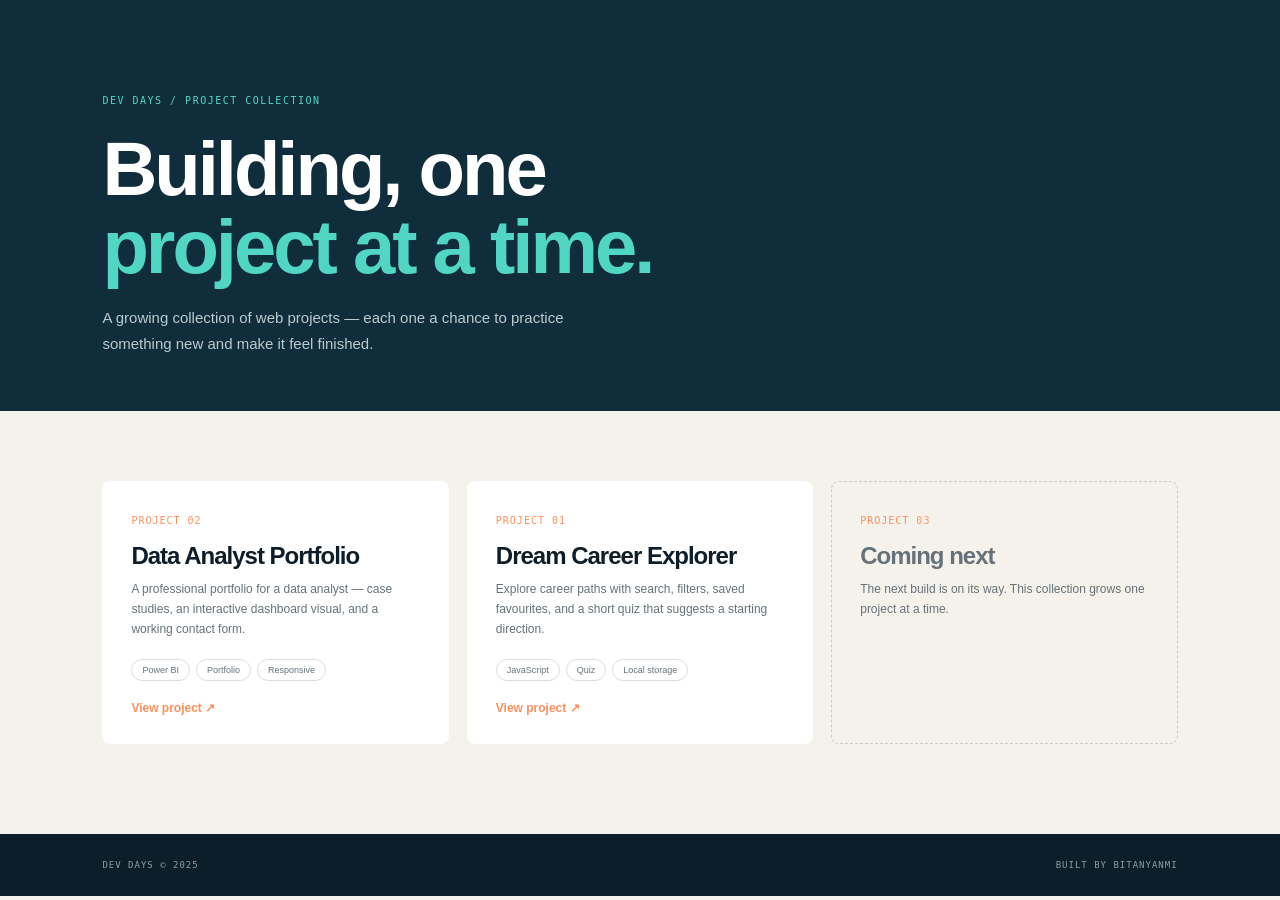
==== index.html @ da3a69cb "Add Dev Days project collection with security hardening Projects: - 01 Dream Career Explorer: search" ====
<!DOCTYPE html>
<html lang="en">
<head>
  <meta charset="UTF-8" />
  <meta http-equiv="Content-Security-Policy" content="default-src 'self'; base-uri 'none'; object-src 'none'; script-src 'none'; style-src 'self' 'unsafe-inline' https://fonts.googleapis.com; font-src https://fonts.gstatic.com; img-src 'self' data:; form-action 'none'" />
  <meta name="referrer" content="strict-origin-when-cross-origin" />
  <meta name="viewport" content="width=device-width, initial-scale=1.0" />
  <meta name="description" content="Dev Days — a growing collection of web projects built by Bitanyanmi." />
  <title>Dev Days — Project Collection</title>
  <link rel="icon" href="data:image/svg+xml,%3Csvg xmlns='http://www.w3.org/2000/svg' viewBox='0 0 64 64'%3E%3Crect width='64' height='64' rx='14' fill='%230d1d2a'/%3E%3Ctext x='32' y='45' font-size='36' font-family='monospace' text-anchor='middle' fill='%2352d6c4'%3ED%3C/text%3E%3C/svg%3E" />
  <link rel="preconnect" href="https://fonts.googleapis.com" />
  <link rel="preconnect" href="https://fonts.gstatic.com" crossorigin />
  <link href="https://fonts.googleapis.com/css2?family=DM+Mono:wght@400;500&family=Manrope:wght@400;500;600;700;800&display=swap" rel="stylesheet" />
  <style>
    :root{--ink:#0d1d2a;--navy:#102d3b;--teal:#52d6c4;--cream:#f5f2ec;--orange:#ff8f5c;--muted:#65727a;--line:#d9dfdc}
    *{box-sizing:border-box}
    body{margin:0;background:var(--cream);color:var(--ink);font-family:Manrope,sans-serif}
    .mono{font-family:"DM Mono",monospace;letter-spacing:1px}
    header{padding:90px 8vw 55px;background:var(--navy);color:#fff}
    .kicker{font-size:10px;letter-spacing:1.5px;color:var(--teal)}
    h1{font-size:clamp(42px,6vw,76px);line-height:1.02;letter-spacing:-3px;margin:22px 0 20px}
    h1 span{color:var(--teal)}
    header p{max-width:470px;color:#bccbd0;line-height:1.7;font-size:15px;margin:0}
    main{padding:70px 8vw 90px}
    .grid{display:grid;grid-template-columns:repeat(auto-fit,minmax(290px,1fr));gap:18px}
    .card{display:block;background:#fff;border-radius:8px;padding:28px;text-decoration:none;color:var(--ink);border:1px solid transparent;transition:.22s}
    .card:hover{transform:translateY(-4px);border-color:#bfd6d0;box-shadow:0 18px 36px #0d1d2a12}
    .num{font-size:10px;color:var(--orange);letter-spacing:1px}
    .card h2{font-size:24px;letter-spacing:-1px;margin:14px 0 10px}
    .card p{color:var(--muted);font-size:12px;line-height:1.65;margin:0 0 20px}
    .tags{display:flex;gap:6px;flex-wrap:wrap}
    .tag{border:1px solid var(--line);border-radius:20px;padding:5px 10px;font-size:9px;color:var(--muted)}
    .go{display:block;margin-top:20px;color:var(--orange);font-size:12px;font-weight:800}
    .soon{background:transparent;border:1px dashed #c3cdc9;box-shadow:none}
    .soon:hover{transform:none;border-color:#c3cdc9;box-shadow:none}
    .soon h2,.soon p{color:var(--muted)}
    footer{padding:26px 8vw;background:var(--ink);color:#8ba1a6;font-size:9px;display:flex;justify-content:space-between;gap:14px;flex-wrap:wrap}
    @media(max-width:620px){header{padding:64px 7vw 44px}main{padding:52px 7vw 70px}footer{padding:24px 7vw}}
  </style>
</head>
<body>
  <header>
    <span class="kicker mono">DEV DAYS / PROJECT COLLECTION</span>
    <h1>Building, one<br /><span>project at a time.</span></h1>
    <p>A growing collection of web projects — each one a chance to practice something new and make it feel finished.</p>
  </header>
  <main>
    <div class="grid">
      <a class="card" href="projects/02-data-analyst-portfolio/">
        <span class="num mono">PROJECT 02</span>
        <h2>Data Analyst Portfolio</h2>
        <p>A professional portfolio for a data analyst — case studies, an interactive dashboard visual, and a working contact form.</p>
        <div class="tags"><span class="tag">Power BI</span><span class="tag">Portfolio</span><span class="tag">Responsive</span></div>
        <span class="go">View project ↗</span>
      </a>
      <a class="card" href="projects/01-dream-career-explorer/">
        <span class="num mono">PROJECT 01</span>
        <h2>Dream Career Explorer</h2>
        <p>Explore career paths with search, filters, saved favourites, and a short quiz that suggests a starting direction.</p>
        <div class="tags"><span class="tag">JavaScript</span><span class="tag">Quiz</span><span class="tag">Local storage</span></div>
        <span class="go">View project ↗</span>
      </a>
      <div class="card soon">
        <span class="num mono">PROJECT 03</span>
        <h2>Coming next</h2>
        <p>The next build is on its way. This collection grows one project at a time.</p>
      </div>
    </div>
  </main>
  <footer><span class="mono">DEV DAYS © 2025</span><span class="mono">BUILT BY BITANYANMI</span></footer>
</body>
</html>
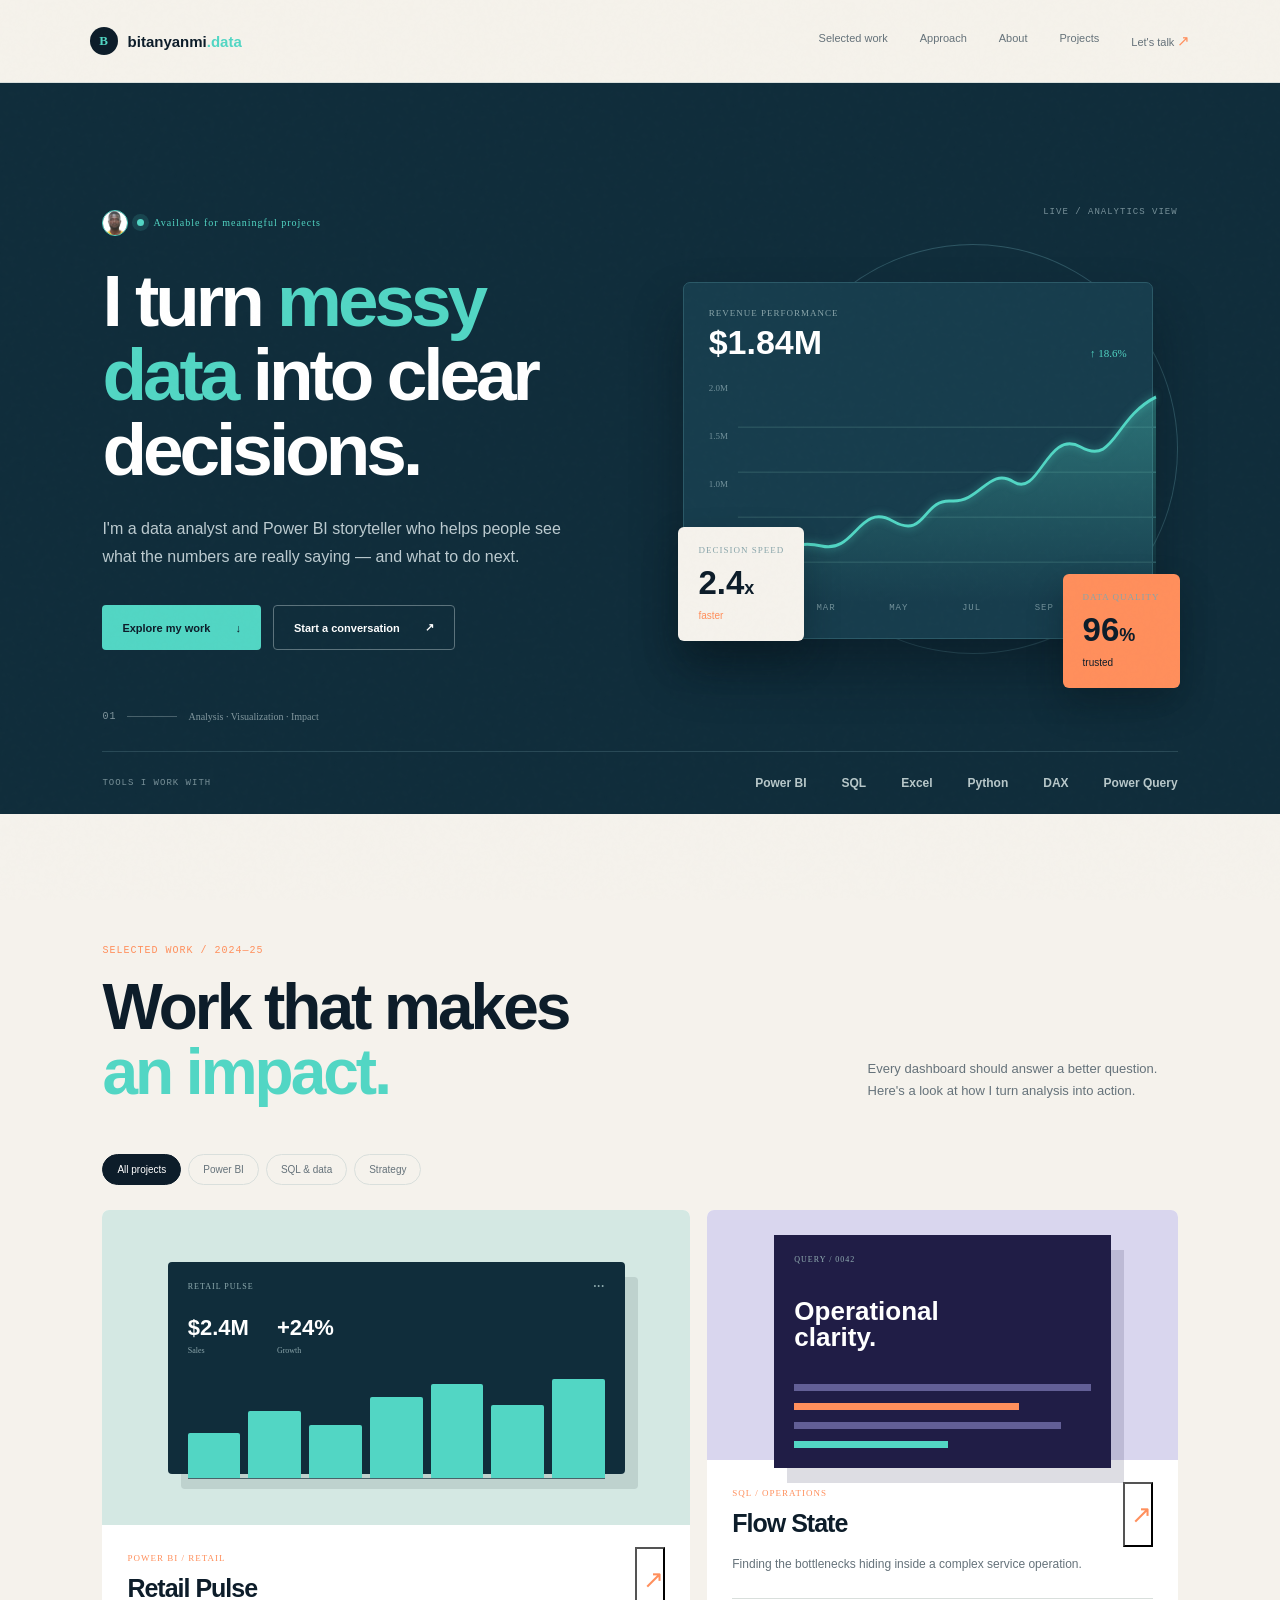
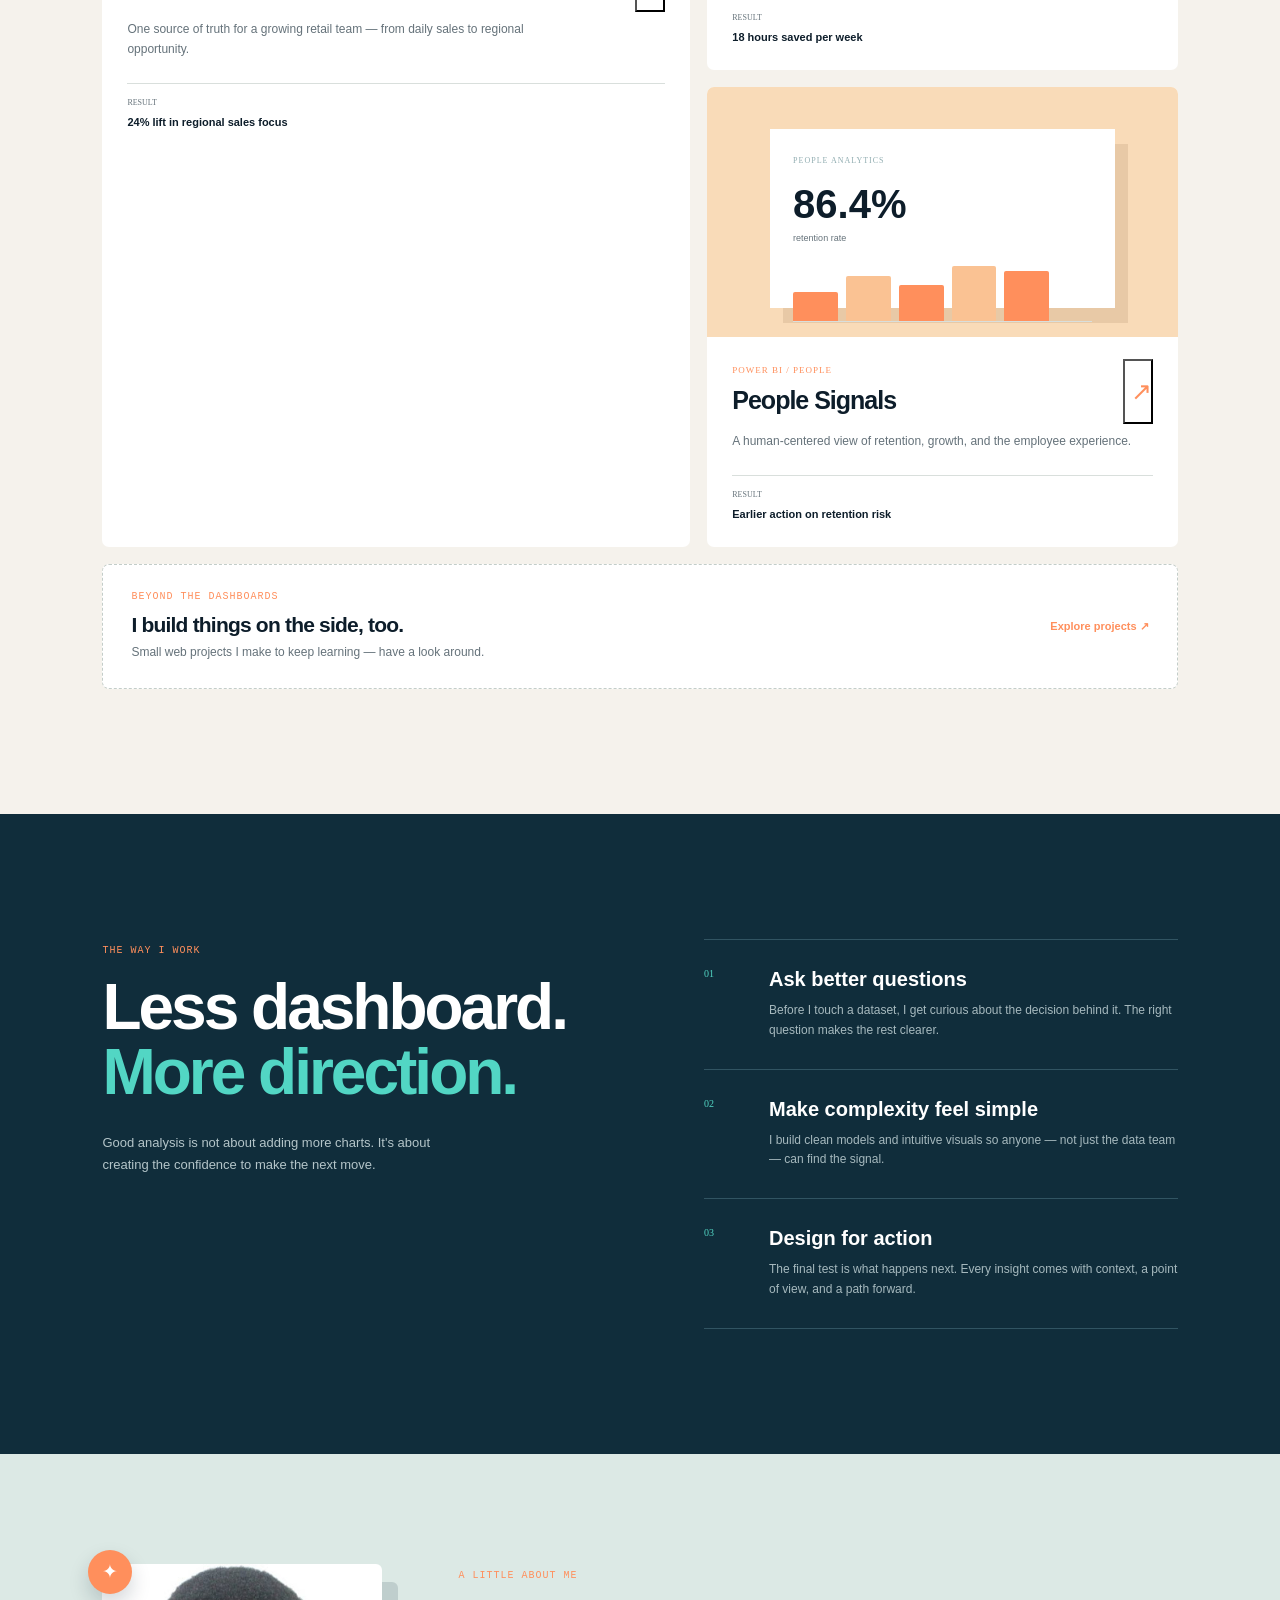
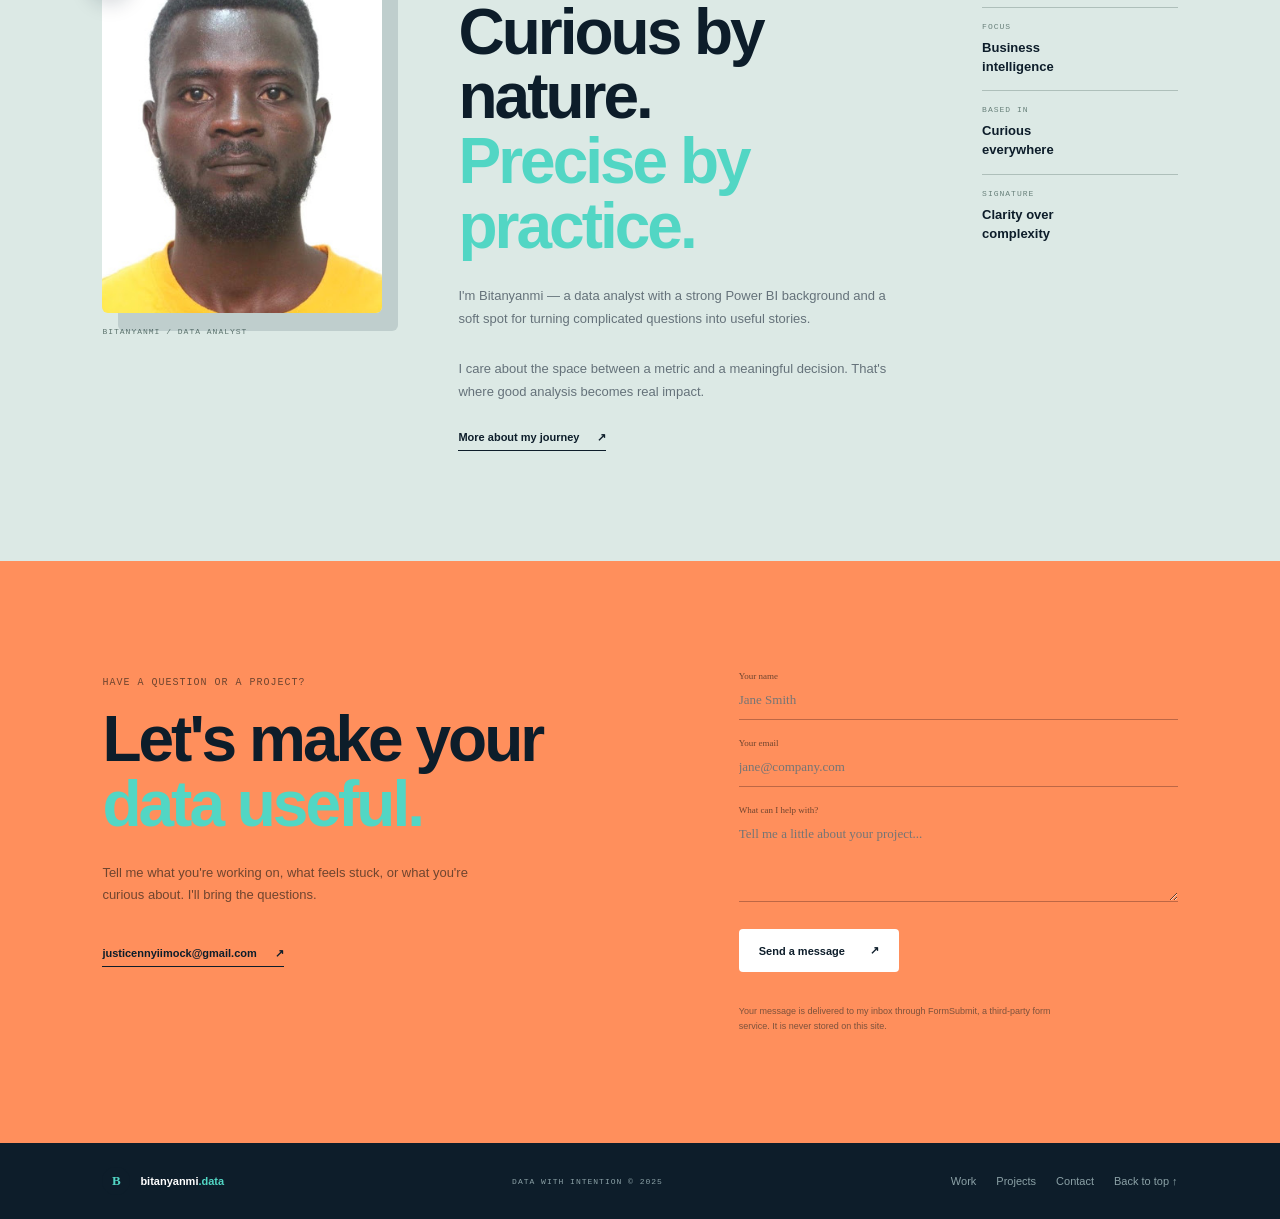
==== commit b272f981: "Make the portfolio the landing page - Portfolio now served at the site root (index.html/style.css/ap" ====
--- a/index.html
+++ b/index.html
@@ -2,71 +2,75 @@
 <html lang="en">
 <head>
   <meta charset="UTF-8" />
-  <meta http-equiv="Content-Security-Policy" content="default-src 'self'; base-uri 'none'; object-src 'none'; script-src 'none'; style-src 'self' 'unsafe-inline' https://fonts.googleapis.com; font-src https://fonts.gstatic.com; img-src 'self' data:; form-action 'none'" />
+  <meta http-equiv="Content-Security-Policy" content="default-src 'self'; base-uri 'none'; object-src 'none'; script-src 'self'; style-src 'self' 'unsafe-inline' https://fonts.googleapis.com; font-src https://fonts.gstatic.com; img-src 'self' data:; connect-src https://formsubmit.co; form-action https://formsubmit.co" />
   <meta name="referrer" content="strict-origin-when-cross-origin" />
   <meta name="viewport" content="width=device-width, initial-scale=1.0" />
-  <meta name="description" content="Dev Days — a growing collection of web projects built by Bitanyanmi." />
-  <title>Dev Days — Project Collection</title>
-  <link rel="icon" href="data:image/svg+xml,%3Csvg xmlns='http://www.w3.org/2000/svg' viewBox='0 0 64 64'%3E%3Crect width='64' height='64' rx='14' fill='%230d1d2a'/%3E%3Ctext x='32' y='45' font-size='36' font-family='monospace' text-anchor='middle' fill='%2352d6c4'%3ED%3C/text%3E%3C/svg%3E" />
+  <meta name="description" content="Bitanyanmi — data analyst and Power BI storyteller helping teams turn data into confident decisions." />
+  <title>Bitanyanmi | Data Analyst & Power BI Storyteller</title>
+  <link rel="icon" href="shared/assets/Passport.jpg" />
   <link rel="preconnect" href="https://fonts.googleapis.com" />
   <link rel="preconnect" href="https://fonts.gstatic.com" crossorigin />
   <link href="https://fonts.googleapis.com/css2?family=DM+Mono:wght@400;500&family=Manrope:wght@400;500;600;700;800&display=swap" rel="stylesheet" />
-  <style>
-    :root{--ink:#0d1d2a;--navy:#102d3b;--teal:#52d6c4;--cream:#f5f2ec;--orange:#ff8f5c;--muted:#65727a;--line:#d9dfdc}
-    *{box-sizing:border-box}
-    body{margin:0;background:var(--cream);color:var(--ink);font-family:Manrope,sans-serif}
-    .mono{font-family:"DM Mono",monospace;letter-spacing:1px}
-    header{padding:90px 8vw 55px;background:var(--navy);color:#fff}
-    .kicker{font-size:10px;letter-spacing:1.5px;color:var(--teal)}
-    h1{font-size:clamp(42px,6vw,76px);line-height:1.02;letter-spacing:-3px;margin:22px 0 20px}
-    h1 span{color:var(--teal)}
-    header p{max-width:470px;color:#bccbd0;line-height:1.7;font-size:15px;margin:0}
-    main{padding:70px 8vw 90px}
-    .grid{display:grid;grid-template-columns:repeat(auto-fit,minmax(290px,1fr));gap:18px}
-    .card{display:block;background:#fff;border-radius:8px;padding:28px;text-decoration:none;color:var(--ink);border:1px solid transparent;transition:.22s}
-    .card:hover{transform:translateY(-4px);border-color:#bfd6d0;box-shadow:0 18px 36px #0d1d2a12}
-    .num{font-size:10px;color:var(--orange);letter-spacing:1px}
-    .card h2{font-size:24px;letter-spacing:-1px;margin:14px 0 10px}
-    .card p{color:var(--muted);font-size:12px;line-height:1.65;margin:0 0 20px}
-    .tags{display:flex;gap:6px;flex-wrap:wrap}
-    .tag{border:1px solid var(--line);border-radius:20px;padding:5px 10px;font-size:9px;color:var(--muted)}
-    .go{display:block;margin-top:20px;color:var(--orange);font-size:12px;font-weight:800}
-    .soon{background:transparent;border:1px dashed #c3cdc9;box-shadow:none}
-    .soon:hover{transform:none;border-color:#c3cdc9;box-shadow:none}
-    .soon h2,.soon p{color:var(--muted)}
-    footer{padding:26px 8vw;background:var(--ink);color:#8ba1a6;font-size:9px;display:flex;justify-content:space-between;gap:14px;flex-wrap:wrap}
-    @media(max-width:620px){header{padding:64px 7vw 44px}main{padding:52px 7vw 70px}footer{padding:24px 7vw}}
-  </style>
+  <link rel="stylesheet" href="style.css" />
 </head>
 <body>
-  <header>
-    <span class="kicker mono">DEV DAYS / PROJECT COLLECTION</span>
-    <h1>Building, one<br /><span>project at a time.</span></h1>
-    <p>A growing collection of web projects — each one a chance to practice something new and make it feel finished.</p>
+  <div class="noise"></div>
+  <header class="site-header">
+    <a class="logo" href="#top" aria-label="Go home"><span class="logo-mark">B</span><span>bitanyanmi<span class="accent">.data</span></span></a>
+    <nav class="desktop-nav" aria-label="Main navigation">
+      <a href="#work">Selected work</a><a href="#approach">Approach</a><a href="#about">About</a><a href="projects.html">Projects</a><a href="#contact">Let's talk <span>↗</span></a>
+    </nav>
+    <button class="menu-toggle" aria-label="Toggle menu">☰</button>
   </header>
-  <main>
-    <div class="grid">
-      <a class="card" href="projects/02-data-analyst-portfolio/">
-        <span class="num mono">PROJECT 02</span>
-        <h2>Data Analyst Portfolio</h2>
-        <p>A professional portfolio for a data analyst — case studies, an interactive dashboard visual, and a working contact form.</p>
-        <div class="tags"><span class="tag">Power BI</span><span class="tag">Portfolio</span><span class="tag">Responsive</span></div>
-        <span class="go">View project ↗</span>
-      </a>
-      <a class="card" href="projects/01-dream-career-explorer/">
-        <span class="num mono">PROJECT 01</span>
-        <h2>Dream Career Explorer</h2>
-        <p>Explore career paths with search, filters, saved favourites, and a short quiz that suggests a starting direction.</p>
-        <div class="tags"><span class="tag">JavaScript</span><span class="tag">Quiz</span><span class="tag">Local storage</span></div>
-        <span class="go">View project ↗</span>
-      </a>
-      <div class="card soon">
-        <span class="num mono">PROJECT 03</span>
-        <h2>Coming next</h2>
-        <p>The next build is on its way. This collection grows one project at a time.</p>
+
+  <main id="top">
+    <section class="hero">
+      <div class="hero-grid">
+        <div class="hero-copy">
+          <div class="status"><img class="status-avatar" src="shared/assets/Passport.jpg" alt="Bitanyanmi" /><span></span> Available for meaningful projects</div>
+          <h1>I turn <span class="highlight">messy data</span> into clear decisions.</h1>
+          <p class="hero-lead">I'm a data analyst and Power BI storyteller who helps people see what the numbers are really saying — and what to do next.</p>
+          <div class="hero-actions"><a class="button button-primary" href="#work">Explore my work <span>↓</span></a><a class="button button-ghost" href="#contact">Start a conversation <span>↗</span></a></div>
+          <div class="hero-note"><span class="mono">01</span><span class="line"></span><span>Analysis · Visualization · Impact</span></div>
+        </div>
+        <div class="hero-visual">
+          <div class="visual-label mono">LIVE / ANALYTICS VIEW</div>
+          <div class="chart-card">
+            <div class="chart-head"><div><small>REVENUE PERFORMANCE</small><strong>$1.84M</strong></div><span class="positive">↑ 18.6%</span></div>
+            <div class="chart-area"><div class="y-labels"><span>2.0M</span><span>1.5M</span><span>1.0M</span><span>0.5M</span><span>0</span></div><svg viewBox="0 0 500 220" preserveAspectRatio="none" aria-label="Revenue trend chart"><defs><linearGradient id="fill" x1="0" x2="0" y1="0" y2="1"><stop offset="0" stop-color="#52d6c4" stop-opacity=".35"/><stop offset="1" stop-color="#52d6c4" stop-opacity="0"/></linearGradient></defs><path class="area" d="M0,190 C45,175 60,155 100,163 S145,119 185,138 S220,116 255,118 S300,83 330,99 S370,45 410,64 S450,35 500,14 V220 H0Z"/><path class="line-chart" d="M0,190 C45,175 60,155 100,163 S145,119 185,138 S220,116 255,118 S300,83 330,99 S370,45 410,64 S450,35 500,14"/></svg></div>
+            <div class="chart-months mono"><span>JAN</span><span>MAR</span><span>MAY</span><span>JUL</span><span>SEP</span><span>NOV</span></div>
+          </div>
+          <div class="metric-card metric-one"><small>DECISION SPEED</small><strong>2.4<span>x</span></strong><em>faster</em></div>
+          <div class="metric-card metric-two"><small>DATA QUALITY</small><strong>96<span>%</span></strong><em class="teal">trusted</em></div>
+          <div class="visual-orbit"></div>
+        </div>
       </div>
-    </div>
+      <div class="client-strip"><span class="mono">TOOLS I WORK WITH</span><strong>Power BI</strong><strong>SQL</strong><strong>Excel</strong><strong>Python</strong><strong>DAX</strong><strong>Power Query</strong></div>
+    </section>
+
+    <section class="section work-section" id="work">
+      <div class="section-top"><div><span class="eyebrow mono">SELECTED WORK / 2024—25</span><h2>Work that makes<br /><span>an impact.</span></h2></div><p>Every dashboard should answer a better question. Here's a look at how I turn analysis into action.</p></div>
+      <div class="work-filters"><button class="filter active" data-filter="all">All projects</button><button class="filter" data-filter="power-bi">Power BI</button><button class="filter" data-filter="sql">SQL & data</button><button class="filter" data-filter="strategy">Strategy</button></div>
+      <div class="project-grid">
+        <article class="project-card featured" data-category="power-bi strategy" data-project="retail"><div class="project-image retail"><div class="mini-dashboard"><div class="mini-title">RETAIL PULSE <span>•••</span></div><div class="mini-kpis"><b>$2.4M<small>Sales</small></b><b>+24%<small>Growth</small></b></div><div class="mini-bars"><i style="height:45%"></i><i style="height:67%"></i><i style="height:53%"></i><i style="height:82%"></i><i style="height:95%"></i><i style="height:74%"></i><i style="height:100%"></i></div></div></div><div class="project-info"><div><span class="project-type">POWER BI / RETAIL</span><h3>Retail Pulse</h3></div><button class="view-project" aria-label="View Retail Pulse project">↗</button><p>One source of truth for a growing retail team — from daily sales to regional opportunity.</p><div class="project-result"><span>RESULT</span><strong>24% lift in regional sales focus</strong></div></div></article>
+        <article class="project-card" data-category="sql strategy" data-project="operations"><div class="project-image operations"><div class="ops-lines"><span>QUERY / 0042</span><b>Operational<br />clarity.</b><i></i><i></i><i></i><i></i></div></div><div class="project-info"><div><span class="project-type">SQL / OPERATIONS</span><h3>Flow State</h3></div><button class="view-project" aria-label="View Flow State project">↗</button><p>Finding the bottlenecks hiding inside a complex service operation.</p><div class="project-result"><span>RESULT</span><strong>18 hours saved per week</strong></div></div></article>
+        <article class="project-card" data-category="power-bi" data-project="people"><div class="project-image people"><div class="people-chart"><span>PEOPLE ANALYTICS</span><b>86.4%</b><small>retention rate</small><div><i style="height:42%"></i><i style="height:65%"></i><i style="height:53%"></i><i style="height:80%"></i><i style="height:72%"></i></div></div></div><div class="project-info"><div><span class="project-type">POWER BI / PEOPLE</span><h3>People Signals</h3></div><button class="view-project" aria-label="View People Signals project">↗</button><p>A human-centered view of retention, growth, and the employee experience.</p><div class="project-result"><span>RESULT</span><strong>Earlier action on retention risk</strong></div></div></article>
+      </div>
+      <a class="explore-more" href="projects.html"><span><span class="eyebrow mono">BEYOND THE DASHBOARDS</span><strong>I build things on the side, too.</strong><small>Small web projects I make to keep learning — have a look around.</small></span><em>Explore projects ↗</em></a>
+    </section>
+
+    <section class="section approach-section" id="approach">
+      <div class="approach-intro"><span class="eyebrow mono">THE WAY I WORK</span><h2>Less dashboard.<br /><span>More direction.</span></h2><p>Good analysis is not about adding more charts. It's about creating the confidence to make the next move.</p></div>
+      <div class="approach-steps"><div class="approach-step"><span class="step-count">01</span><div><h3>Ask better questions</h3><p>Before I touch a dataset, I get curious about the decision behind it. The right question makes the rest clearer.</p></div></div><div class="approach-step"><span class="step-count">02</span><div><h3>Make complexity feel simple</h3><p>I build clean models and intuitive visuals so anyone — not just the data team — can find the signal.</p></div></div><div class="approach-step"><span class="step-count">03</span><div><h3>Design for action</h3><p>The final test is what happens next. Every insight comes with context, a point of view, and a path forward.</p></div></div></div>
+    </section>
+
+    <section class="about-section" id="about"><div class="about-portrait"><img src="shared/assets/Passport.jpg" alt="Portrait of Bitanyanmi, data analyst" /><span class="portrait-badge">✦</span><span class="portrait-caption mono">BITANYANMI / DATA ANALYST</span></div><div class="about-copy"><span class="eyebrow mono">A LITTLE ABOUT ME</span><h2>Curious by nature.<br /><span>Precise by practice.</span></h2><p>I'm Bitanyanmi — a data analyst with a strong Power BI background and a soft spot for turning complicated questions into useful stories.</p><p>I care about the space between a metric and a meaningful decision. That's where good analysis becomes real impact.</p><a class="inline-link" href="#contact">More about my journey <span>↗</span></a></div><div class="about-facts"><div><span class="mono">FOCUS</span><strong>Business<br />intelligence</strong></div><div><span class="mono">BASED IN</span><strong>Curious<br />everywhere</strong></div><div><span class="mono">SIGNATURE</span><strong>Clarity over<br />complexity</strong></div></div></section>
+
+    <section class="contact-section" id="contact"><div class="contact-copy"><span class="eyebrow mono">HAVE A QUESTION OR A PROJECT?</span><h2>Let's make your<br /><span>data useful.</span></h2><p>Tell me what you're working on, what feels stuck, or what you're curious about. I'll bring the questions.</p><a class="email-link" href="mailto:justicennyiimock@gmail.com">justicennyiimock@gmail.com <span>↗</span></a></div><form id="contactForm" class="contact-form" action="https://formsubmit.co/ajax/justicennyiimock@gmail.com" method="POST"><label>Your name<input required type="text" name="name" placeholder="Jane Smith" /></label><label>Your email<input required type="email" name="email" placeholder="jane@company.com" /></label><label>What can I help with?<textarea required rows="4" name="message" placeholder="Tell me a little about your project..."></textarea></label><input type="hidden" name="_subject" value="New message from your portfolio site" /><input type="hidden" name="_template" value="table" /><input type="hidden" name="_captcha" value="true" /><input type="text" name="_honey" class="honeypot" tabindex="-1" autocomplete="off" aria-hidden="true" /><button class="button button-light" type="submit">Send a message <span>↗</span></button><p id="formMessage" class="form-message" aria-live="polite"></p><p class="form-privacy">Your message is delivered to my inbox through FormSubmit, a third-party form service. It is never stored on this site.</p></form></section>
   </main>
-  <footer><span class="mono">DEV DAYS © 2025</span><span class="mono">BUILT BY BITANYANMI</span></footer>
+  <footer class="site-footer"><a class="logo" href="#top"><span class="logo-mark">B</span><span>bitanyanmi<span class="accent">.data</span></span></a><span class="mono">DATA WITH INTENTION © 2025</span><div><a href="#work">Work</a><a href="projects.html">Projects</a><a href="#contact">Contact</a><a href="#top">Back to top ↑</a></div></footer>
+
+  <div id="projectModal" class="modal-backdrop hidden"><div class="modal"><button class="modal-close" aria-label="Close project details">×</button><div id="projectModalContent"></div></div></div>
+  <script src="app.js"></script>
 </body>
 </html>
--- a/style.css
+++ b/style.css
@@ -0,0 +1 @@
+:root{--ink:#0d1d2a;--navy:#102d3b;--teal:#52d6c4;--cream:#f5f2ec;--orange:#ff8f5c;--line:#d9dfdc;--muted:#65727a;--white:#fff}*{box-sizing:border-box}html{scroll-behavior:smooth}body{margin:0;background:var(--cream);color:var(--ink);font-family:Manrope,sans-serif}.noise{position:fixed;inset:0;pointer-events:none;opacity:.035;z-index:10;background-image:url("data:image/svg+xml,%3Csvg viewBox='0 0 180 180' xmlns='http://www.w3.org/2000/svg'%3E%3Cfilter id='n'%3E%3CfeTurbulence type='fractalNoise' baseFrequency='.85' numOctaves='3' stitchTiles='stitch'/%3E%3C/filter%3E%3Crect width='100%25' height='100%25' filter='url(%23n)' opacity='.35'/%3E%3C/svg%3E")}.mono{font-family:"DM Mono",monospace;letter-spacing:1px}.accent,.highlight,.section-top h2 span,.approach-intro h2 span,.about-copy h2 span,.contact-copy h2 span{color:var(--teal)}.site-header{height:83px;padding:0 7vw;display:flex;justify-content:space-between;align-items:center;background:rgba(245,242,236,.9);border-bottom:1px solid var(--line);position:relative;z-index:5}.logo{display:flex;align-items:center;gap:10px;text-decoration:none;color:var(--ink);font-size:15px;font-weight:800}.logo-mark{height:28px;width:28px;border-radius:50%;display:grid;place-items:center;background:var(--ink);color:var(--teal);font-family:"DM Mono";font-size:13px}.desktop-nav{display:flex;gap:32px}.desktop-nav a,.site-footer a{font-size:11px;color:var(--muted);text-decoration:none}.desktop-nav a:hover,.site-footer a:hover{color:var(--ink)}.desktop-nav span{color:var(--orange);font-size:15px}.menu-toggle{display:none;background:transparent;font-size:22px}.hero{background:var(--navy);color:#fff;padding:98px 8vw 0;overflow:hidden}.hero-grid{min-height:570px;display:grid;grid-template-columns:1fr 1fr;gap:6vw;align-items:center}.status{font:10px "DM Mono";letter-spacing:1px;color:var(--teal);display:flex;gap:9px;align-items:center}.status span{width:7px;height:7px;background:var(--teal);border-radius:50%;box-shadow:0 0 0 5px rgba(82,214,196,.14)}h1,h2,h3,p{margin-top:0}.hero h1{font-size:clamp(46px,5.7vw,80px);line-height:1.02;letter-spacing:-4px;max-width:720px;margin:28px 0}.hero-lead{max-width:485px;font-size:16px;line-height:1.75;color:#bccbd0}.hero-actions{display:flex;gap:12px;margin:34px 0 61px}.button{display:inline-flex;justify-content:center;align-items:center;gap:25px;border:0;border-radius:4px;padding:15px 20px;font-size:11px;font-weight:800;text-decoration:none;transition:.2s transform,.2s box-shadow}.button:hover{transform:translateY(-2px);box-shadow:0 10px 20px #07141c55}.button-primary{background:var(--teal);color:var(--ink)}.button-ghost{border:1px solid #5c737c;color:#fff}.button-light{background:#fff;color:var(--ink)}.hero-note{display:flex;align-items:center;gap:11px;color:#81979e;font:10px "DM Mono"}.hero-note .line{height:1px;width:50px;background:#48616b}.hero-visual{height:480px;position:relative}.visual-label{position:absolute;top:-19px;right:0;color:#779099;font-size:9px}.chart-card{position:absolute;top:56px;right:5%;width:min(470px,100%);background:#173d4d;border:1px solid #2b5967;border-radius:7px;padding:25px;box-shadow:0 30px 50px #07141c77;z-index:2}.chart-head{display:flex;justify-content:space-between;align-items:end}.chart-head small,.metric-card small{display:block;font:9px "DM Mono";color:#89a5aa;letter-spacing:1px}.chart-head strong{display:block;font-size:34px;line-height:1;margin-top:7px}.positive{color:var(--teal);font:11px "DM Mono"}.chart-area{display:flex;height:220px;margin-top:24px}.y-labels{display:flex;flex-direction:column;justify-content:space-between;padding:0 10px 19px 0;color:#71909a;font:9px "DM Mono"}.chart-area svg{width:100%;height:100%;overflow:visible;background:repeating-linear-gradient(to bottom,transparent 0 43px,#28525d 44px 45px)}.line-chart{fill:none;stroke:var(--teal);stroke-width:3;filter:drop-shadow(0 0 4px #52d6c488)}.area{fill:url(#fill)}.chart-months{display:flex;justify-content:space-between;margin-left:35px;color:#71909a;font-size:9px}.metric-card{position:absolute;background:#f5f2ec;color:var(--ink);padding:18px 20px;border-radius:6px;z-index:3;box-shadow:0 17px 35px #07141c55}.metric-one{left:0;bottom:65px}.metric-two{right:-2px;bottom:18px;background:var(--orange)}.metric-card strong{display:block;font-size:33px;line-height:1.1;margin:10px 0 4px}.metric-card strong span{font-size:18px}.metric-card em{font-size:10px;color:var(--orange);font-style:normal}.metric-card em.teal{color:var(--ink)}.visual-orbit{position:absolute;width:410px;height:410px;border:1px solid #2e5663;border-radius:50%;right:0;top:18px;transform:rotate(30deg)}.client-strip{border-top:1px solid #294956;padding:24px 0;display:flex;gap:35px;align-items:center;color:#789098}.client-strip span{font-size:9px;margin-right:auto}.client-strip strong{font-size:12px;color:#b8c8ca}.section{padding:125px 8vw}.work-section{background:var(--cream)}.section-top{display:flex;justify-content:space-between;align-items:end;margin-bottom:50px}.eyebrow{font-size:10px;letter-spacing:1px;color:var(--orange)}.section-top h2,.approach-intro h2,.about-copy h2,.contact-copy h2{font-size:clamp(40px,5vw,65px);letter-spacing:-3px;line-height:1.01;margin:18px 0 0}.section-top>p{width:310px;color:var(--muted);font-size:13px;line-height:1.7;margin:0 0 2px}.work-filters{display:flex;gap:7px;margin-bottom:25px}.filter{background:transparent;border:1px solid var(--line);border-radius:20px;color:var(--muted);font-size:10px;padding:9px 14px}.filter.active,.filter:hover{background:var(--ink);border-color:var(--ink);color:#fff}.project-grid{display:grid;grid-template-columns:1.25fr 1fr;gap:17px}.project-card{background:#fff;border-radius:7px;overflow:hidden;position:relative;transition:.25s}.project-card:hover{transform:translateY(-4px);box-shadow:0 17px 35px #0d1d2a13}.project-card.featured{grid-row:span 2}.project-image{height:250px;padding:25px;display:grid;place-items:center}.featured .project-image{height:315px}.retail{background:#d4e8e3}.operations{background:#d9d6ee}.people{background:#f9dbb8}.mini-dashboard{width:85%;height:80%;background:#102d3b;border-radius:4px;padding:20px;color:#fff;box-shadow:13px 15px 0 rgba(13,29,42,.11)}.mini-title,.people-chart span,.ops-lines span{font:8px "DM Mono";letter-spacing:1px;color:#91adb1}.mini-title span{float:right}.mini-kpis{display:flex;gap:28px;margin:24px 0}.mini-kpis b{font-size:22px}.mini-kpis small{display:block;font:8px "DM Mono";color:#8aa4aa;margin-top:5px}.mini-bars{display:flex;align-items:end;height:100px;gap:8px;border-bottom:1px solid #48636a}.mini-bars i{width:13%;background:var(--teal);border-radius:2px 2px 0 0}.ops-lines{width:80%;height:100%;padding:20px;background:#201d46;color:#fff;display:flex;flex-direction:column;gap:12px;box-shadow:13px 15px 0 rgba(32,29,70,.15)}.ops-lines b{font-size:26px;line-height:1;margin:22px 0}.ops-lines i{height:7px;background:#625f96;width:100%}.ops-lines i:nth-of-type(2){width:76%;background:var(--orange)}.ops-lines i:nth-of-type(3){width:90%}.ops-lines i:nth-of-type(4){width:52%;background:var(--teal)}.people-chart{background:#fff;width:82%;height:84%;padding:20px 23px;box-shadow:13px 15px 0 rgba(80,45,18,.1);color:var(--ink)}.people-chart b{display:block;font-size:40px;margin-top:15px}.people-chart small{font-size:9px;color:var(--muted)}.people-chart div{display:flex;align-items:end;height:70px;gap:8px;border-bottom:1px solid var(--line);margin-top:7px}.people-chart i{background:var(--orange);width:15%;border-radius:2px 2px 0 0}.people-chart i:nth-child(even){background:#fac293}.project-info{padding:22px 25px 25px;display:grid;grid-template-columns:1fr 30px;position:relative}.project-type{font:9px "DM Mono";color:var(--orange);letter-spacing:1px}.project-info h3{font-size:25px;letter-spacing:-1px;margin:9px 0}.project-info p{grid-column:1/-1;color:var(--muted);font-size:12px;line-height:1.65;max-width:430px;margin:8px 0 23px}.view-project{background:transparent;color:var(--orange);font-size:25px}.project-result{grid-column:1/-1;border-top:1px solid var(--line);padding-top:14px}.project-result span{display:block;font:8px "DM Mono";color:var(--muted);margin-bottom:5px}.project-result strong{font-size:11px}.explore-more{display:flex;justify-content:space-between;align-items:center;gap:24px;margin-top:17px;padding:26px 28px;background:#fff;border:1px dashed #c3cdc9;border-radius:7px;text-decoration:none;color:var(--ink);transition:.22s}.explore-more:hover{border-style:solid;border-color:var(--ink);transform:translateY(-3px);box-shadow:0 14px 30px #0d1d2a10}.explore-more .eyebrow{display:block}.explore-more strong{display:block;font-size:21px;letter-spacing:-.8px;margin:11px 0 6px}.explore-more small{display:block;color:var(--muted);font-size:12px;line-height:1.6}.explore-more em{flex-shrink:0;font-style:normal;font-size:11px;font-weight:800;color:var(--orange)}.approach-section{background:var(--navy);color:#fff;display:grid;grid-template-columns:1fr 1fr;gap:10vw}.approach-intro p{color:#b4c5c9;max-width:350px;line-height:1.7;font-size:13px;margin-top:28px}.approach-steps{border-top:1px solid #315462}.approach-step{display:grid;grid-template-columns:65px 1fr;padding:28px 0;border-bottom:1px solid #315462}.step-count{font:10px "DM Mono";color:var(--teal)}.approach-step h3{font-size:20px;margin:0 0 10px}.approach-step p{color:#a6b9be;font-size:12px;line-height:1.65;margin:0}.about-section{padding:110px 8vw;display:grid;grid-template-columns:1fr 1.6fr .7fr;gap:6vw;background:#dce9e5}.about-portrait{position:relative;align-self:start}.about-portrait img{width:100%;max-width:290px;aspect-ratio:4/5;object-fit:cover;object-position:center top;border-radius:6px;display:block;filter:saturate(1.02);box-shadow:16px 18px 0 rgba(16,45,59,.14)}.portrait-badge{position:absolute;top:-14px;left:-14px;height:44px;width:44px;display:grid;place-items:center;border-radius:50%;background:var(--orange);color:#fff;font-size:19px;box-shadow:0 10px 20px rgba(13,29,42,.18)}.portrait-caption{display:block;margin-top:14px;font-size:8px;color:#5d746e}.status-avatar{height:26px;width:26px;border-radius:50%;object-fit:cover;object-position:center top;border:1px solid var(--teal)}.about-mark{font:800 160px/1 Manrope;color:var(--navy);letter-spacing:-14px}.about-mark span{font-size:36px;color:var(--orange);vertical-align:top;letter-spacing:0}.about-copy p{max-width:470px;color:var(--muted);font-size:13px;line-height:1.75;margin:27px 0 0}.inline-link,.email-link{display:inline-flex;gap:18px;color:var(--ink);text-decoration:none;border-bottom:1px solid var(--ink);padding-bottom:6px;font-size:11px;font-weight:800;margin-top:28px}.about-facts{padding-top:43px}.about-facts div{border-top:1px solid #aebfba;padding:14px 0}.about-facts span{display:block;font-size:8px;color:#69817b;margin-bottom:7px}.about-facts strong{font-size:13px;line-height:1.4}.contact-section{padding:110px 8vw;background:var(--orange);display:grid;grid-template-columns:1.1fr 1fr;gap:12vw}.contact-copy p{max-width:390px;color:#70452f;font-size:13px;line-height:1.7;margin-top:25px}.contact-copy .eyebrow{color:#70452f}.email-link{color:var(--ink);border-color:var(--ink)}.contact-form{display:grid;gap:18px}.contact-form label{font:9px "DM Mono";color:#70452f}.contact-form input,.contact-form textarea{display:block;width:100%;border:0;border-bottom:1px solid #bd6745;background:transparent;outline:0;padding:11px 0;font:13px Manrope;color:var(--ink);resize:vertical}.contact-form input:focus,.contact-form textarea:focus{border-color:var(--ink)}.contact-form .button{justify-self:start;margin-top:9px}.form-privacy{font-size:9px;line-height:1.6;color:#7d523c;margin:-4px 0 0;max-width:330px}.form-message{font-size:11px;color:#70452f;margin:0}.form-message.sending{opacity:.75}.form-message.success{color:#123c2e;font-weight:700}.form-message.error{color:#7a1f10;font-weight:700}.form-message a{color:inherit;margin-left:4px}.honeypot{position:absolute!important;left:-9999px;width:1px;height:1px;opacity:0;pointer-events:none}.contact-form button[type=submit]:disabled{opacity:.6;cursor:progress;transform:none;box-shadow:none}.site-footer{padding:24px 8vw;display:flex;justify-content:space-between;align-items:center;background:var(--ink);color:#8ba1a6}.site-footer .logo{color:#fff}.site-footer .mono{font-size:8px}.site-footer div{display:flex;gap:20px}.site-footer a{color:#8ba1a6}.modal-backdrop{position:fixed;inset:0;z-index:20;display:grid;place-items:center;background:#0d1d2acc;backdrop-filter:blur(6px);padding:20px}.hidden{display:none}.modal{max-width:560px;width:100%;background:var(--cream);padding:38px;border-radius:7px;position:relative}.modal-close{position:absolute;right:18px;top:14px;border:0;background:transparent;font-size:26px;color:var(--muted)}.modal .eyebrow{font:9px "DM Mono";color:var(--orange)}.modal h2{font-size:38px;letter-spacing:-2px;margin:13px 0}.modal p{color:var(--muted);font-size:13px;line-height:1.7}.modal-grid{display:grid;grid-template-columns:1fr 1fr;gap:12px;margin:24px 0}.modal-box{background:#fff;padding:15px}.modal-box small{display:block;color:var(--muted);font:9px "DM Mono";margin-bottom:7px}.modal-box strong{font-size:13px}.modal .button{margin-top:10px}@media(max-width:850px){.desktop-nav{display:none}.desktop-nav.mobile-open{display:flex;position:absolute;top:83px;left:0;right:0;padding:22px 7vw;background:var(--cream);border-bottom:1px solid var(--line);flex-direction:column;gap:20px}.menu-toggle{display:block}.hero{padding:70px 7vw 0}.hero-grid,.approach-section,.contact-section{grid-template-columns:1fr}.hero-visual{margin-top:30px}.client-strip{gap:14px;flex-wrap:wrap}.client-strip span{width:100%}.section,.about-section,.contact-section{padding:80px 7vw}.section-top{display:block}.section-top>p{width:auto;margin-top:22px}.project-grid{grid-template-columns:1fr}.explore-more{display:block}.explore-more em{display:block;margin-top:18px}.project-card.featured{grid-row:auto}.about-section{grid-template-columns:1fr}.about-portrait img{max-width:230px}.about-facts{padding:0;display:grid;grid-template-columns:repeat(3,1fr);gap:12px}.contact-section{gap:50px}.site-footer{padding:25px 7vw;gap:18px;flex-wrap:wrap}.site-footer .mono{order:3;width:100%}}@media(max-width:520px){.hero h1{letter-spacing:-2px}.hero-actions{flex-direction:column;align-items:stretch;margin-bottom:40px}.hero-visual{height:390px}.chart-card{right:0;padding:15px}.metric-card{transform:scale(.83);transform-origin:bottom left}.metric-two{transform-origin:bottom right}.section-top h2,.approach-intro h2,.about-copy h2,.contact-copy h2{letter-spacing:-2px}.project-image,.featured .project-image{height:240px}.about-facts{grid-template-columns:1fr}.modal{padding:28px 22px}.modal-grid{grid-template-columns:1fr}}
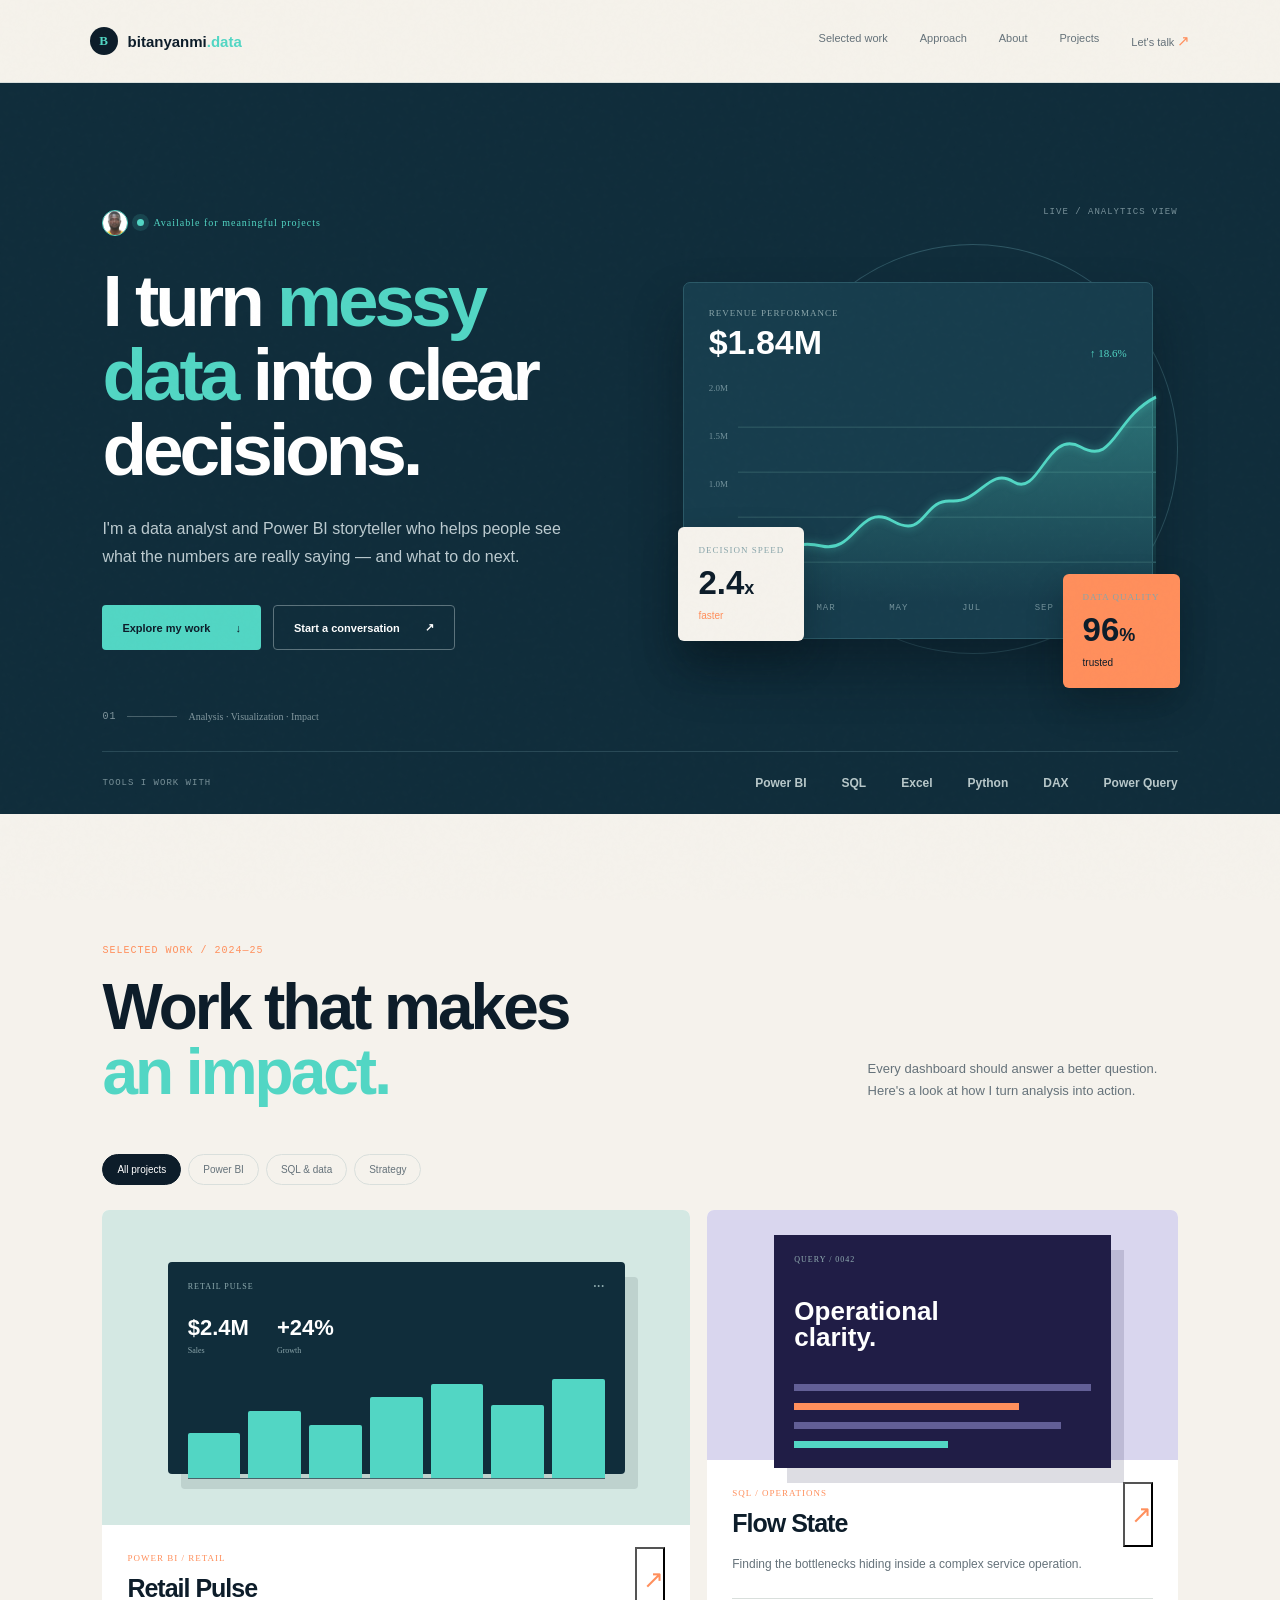
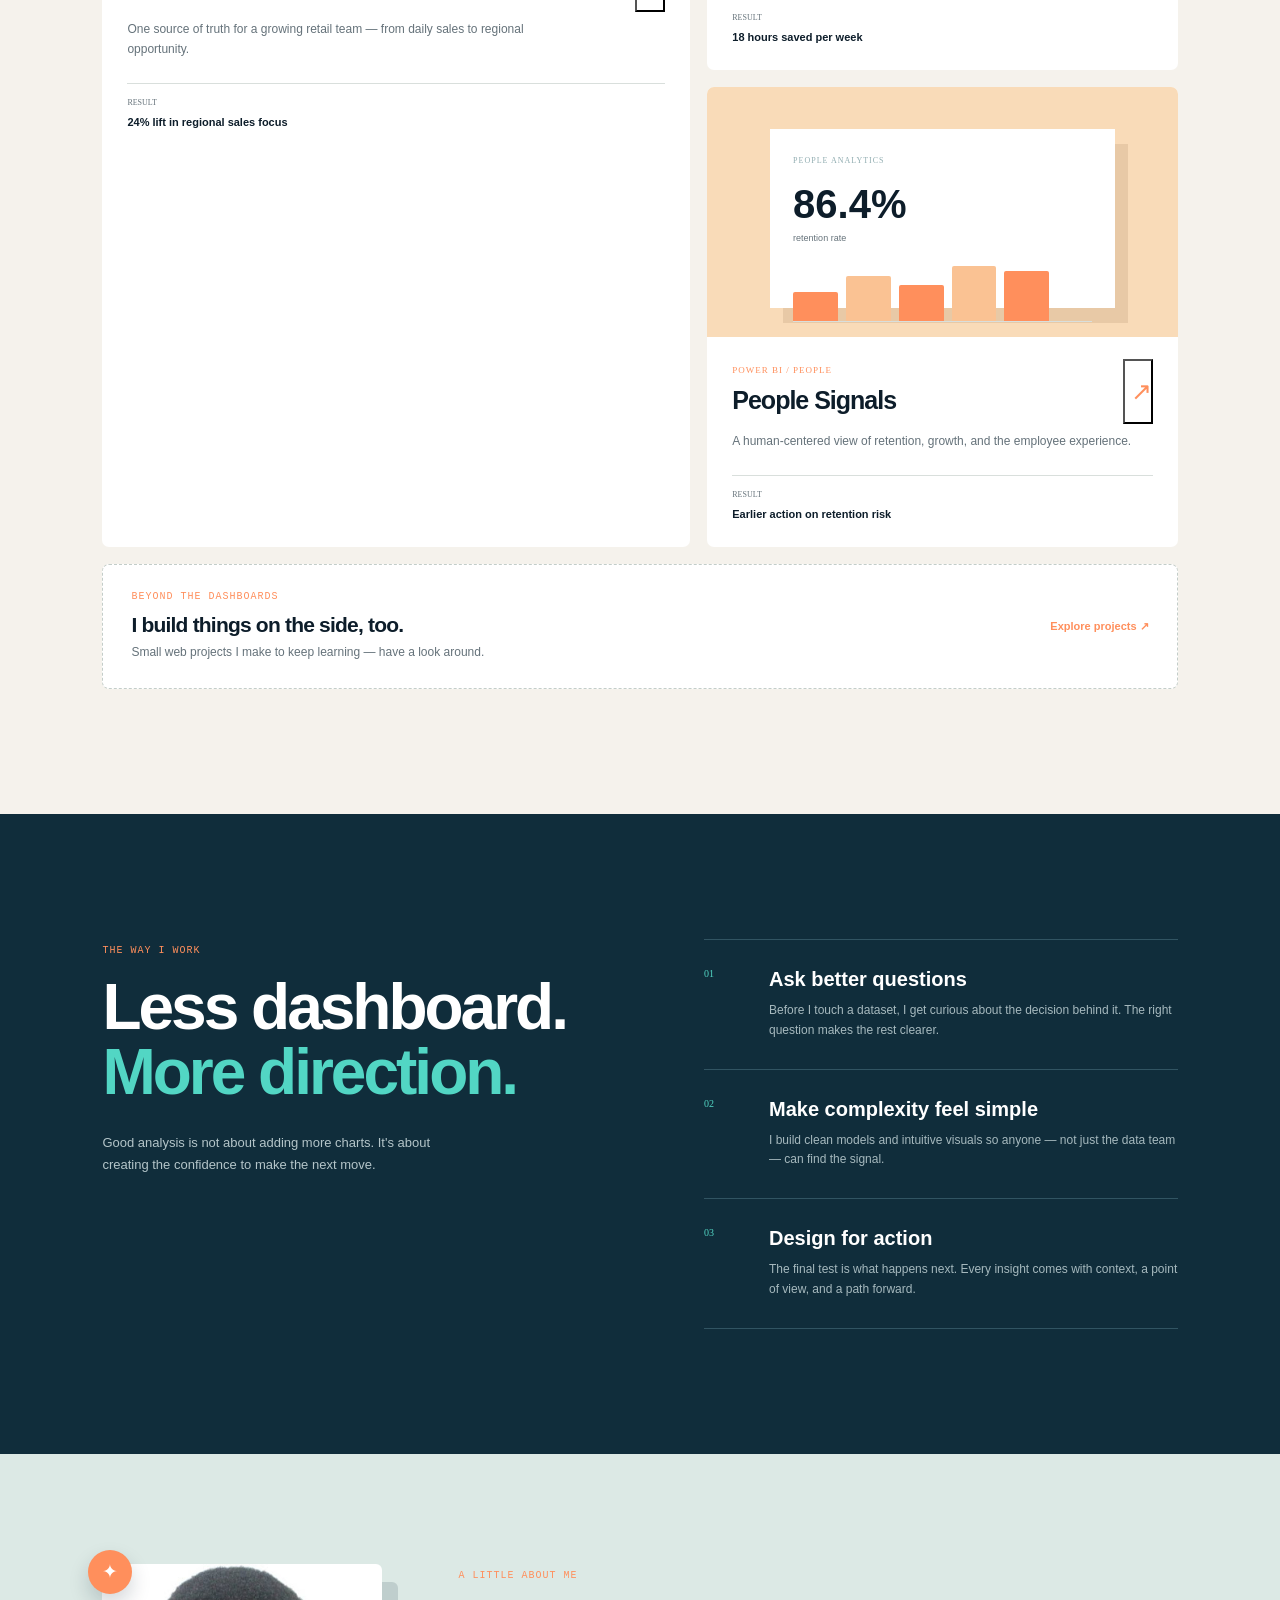
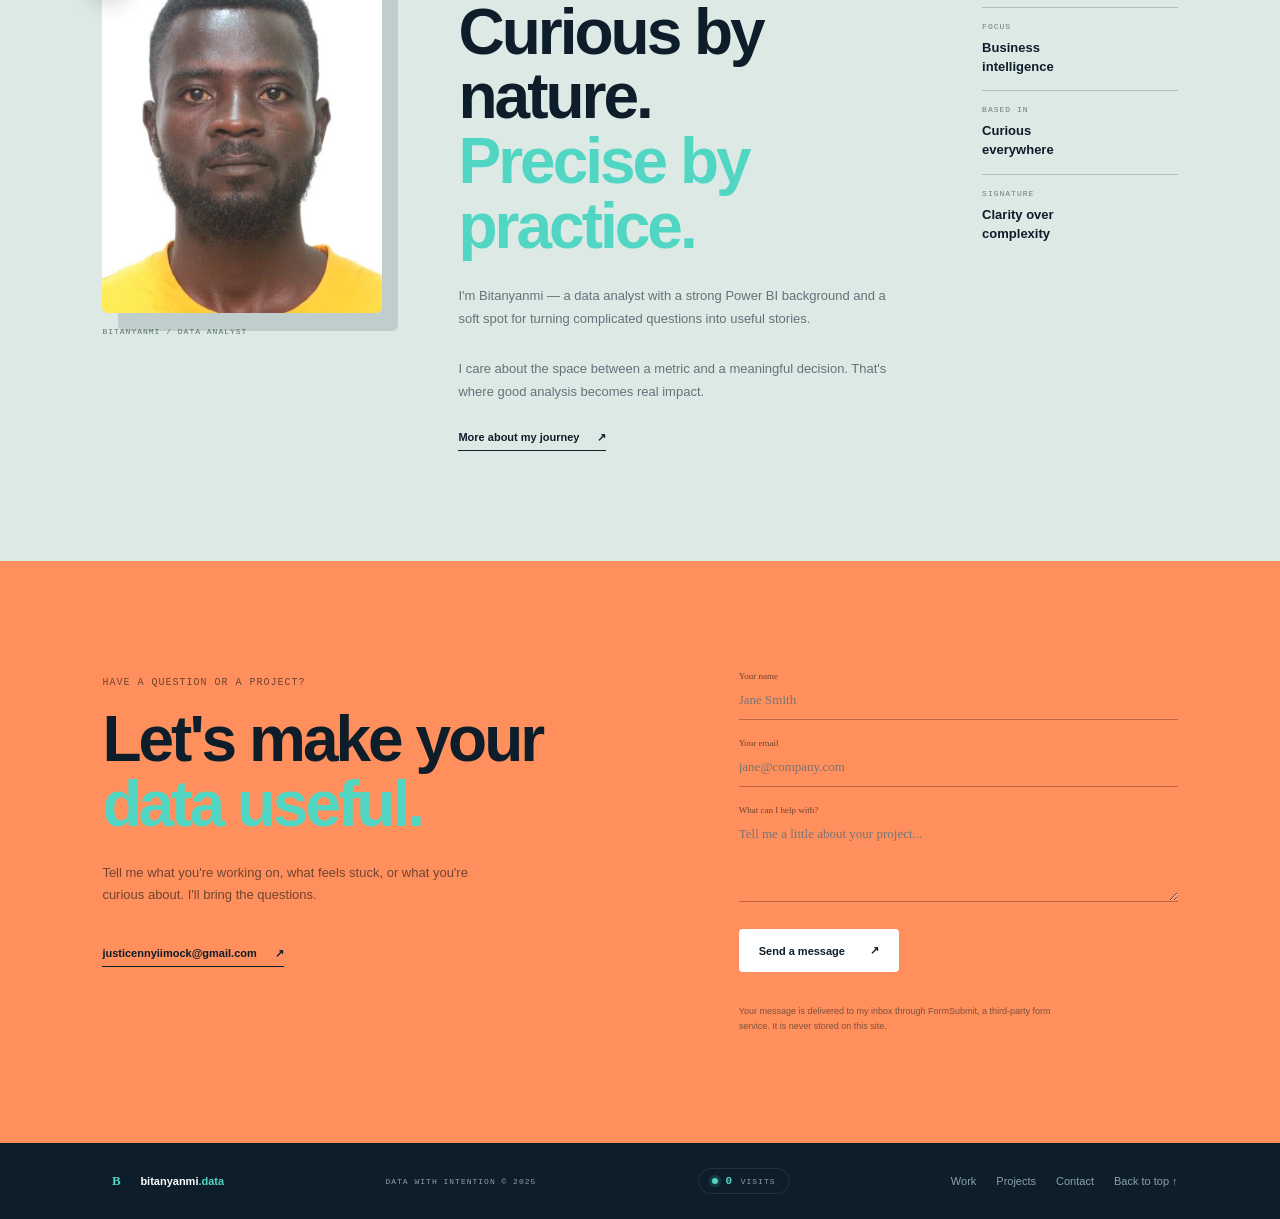
==== commit 9d2e5f76: "Add visitor counter to the portfolio footer - Live visit count using Abacus (free, no signup, no coo" ====
--- a/index.html
+++ b/index.html
@@ -2,7 +2,7 @@
 <html lang="en">
 <head>
   <meta charset="UTF-8" />
-  <meta http-equiv="Content-Security-Policy" content="default-src 'self'; base-uri 'none'; object-src 'none'; script-src 'self'; style-src 'self' 'unsafe-inline' https://fonts.googleapis.com; font-src https://fonts.gstatic.com; img-src 'self' data:; connect-src https://formsubmit.co; form-action https://formsubmit.co" />
+  <meta http-equiv="Content-Security-Policy" content="default-src 'self'; base-uri 'none'; object-src 'none'; script-src 'self'; style-src 'self' 'unsafe-inline' https://fonts.googleapis.com; font-src https://fonts.gstatic.com; img-src 'self' data:; connect-src https://formsubmit.co https://abacus.jasoncameron.dev; form-action https://formsubmit.co" />
   <meta name="referrer" content="strict-origin-when-cross-origin" />
   <meta name="viewport" content="width=device-width, initial-scale=1.0" />
   <meta name="description" content="Bitanyanmi — data analyst and Power BI storyteller helping teams turn data into confident decisions." />
@@ -68,7 +68,7 @@
 
     <section class="contact-section" id="contact"><div class="contact-copy"><span class="eyebrow mono">HAVE A QUESTION OR A PROJECT?</span><h2>Let's make your<br /><span>data useful.</span></h2><p>Tell me what you're working on, what feels stuck, or what you're curious about. I'll bring the questions.</p><a class="email-link" href="mailto:justicennyiimock@gmail.com">justicennyiimock@gmail.com <span>↗</span></a></div><form id="contactForm" class="contact-form" action="https://formsubmit.co/ajax/justicennyiimock@gmail.com" method="POST"><label>Your name<input required type="text" name="name" placeholder="Jane Smith" /></label><label>Your email<input required type="email" name="email" placeholder="jane@company.com" /></label><label>What can I help with?<textarea required rows="4" name="message" placeholder="Tell me a little about your project..."></textarea></label><input type="hidden" name="_subject" value="New message from your portfolio site" /><input type="hidden" name="_template" value="table" /><input type="hidden" name="_captcha" value="true" /><input type="text" name="_honey" class="honeypot" tabindex="-1" autocomplete="off" aria-hidden="true" /><button class="button button-light" type="submit">Send a message <span>↗</span></button><p id="formMessage" class="form-message" aria-live="polite"></p><p class="form-privacy">Your message is delivered to my inbox through FormSubmit, a third-party form service. It is never stored on this site.</p></form></section>
   </main>
-  <footer class="site-footer"><a class="logo" href="#top"><span class="logo-mark">B</span><span>bitanyanmi<span class="accent">.data</span></span></a><span class="mono">DATA WITH INTENTION © 2025</span><div><a href="#work">Work</a><a href="projects.html">Projects</a><a href="#contact">Contact</a><a href="#top">Back to top ↑</a></div></footer>
+  <footer class="site-footer"><a class="logo" href="#top"><span class="logo-mark">B</span><span>bitanyanmi<span class="accent">.data</span></span></a><span class="mono">DATA WITH INTENTION © 2025</span><span class="visit-counter mono" id="visitCounter" hidden title="Total visits to this site"><span class="visit-dot"></span><strong id="visitCount">0</strong> VISITS</span><div><a href="#work">Work</a><a href="projects.html">Projects</a><a href="#contact">Contact</a><a href="#top">Back to top ↑</a></div></footer>
 
   <div id="projectModal" class="modal-backdrop hidden"><div class="modal"><button class="modal-close" aria-label="Close project details">×</button><div id="projectModalContent"></div></div></div>
   <script src="app.js"></script>
--- a/style.css
+++ b/style.css
@@ -1 +1 @@
-:root{--ink:#0d1d2a;--navy:#102d3b;--teal:#52d6c4;--cream:#f5f2ec;--orange:#ff8f5c;--line:#d9dfdc;--muted:#65727a;--white:#fff}*{box-sizing:border-box}html{scroll-behavior:smooth}body{margin:0;background:var(--cream);color:var(--ink);font-family:Manrope,sans-serif}.noise{position:fixed;inset:0;pointer-events:none;opacity:.035;z-index:10;background-image:url("data:image/svg+xml,%3Csvg viewBox='0 0 180 180' xmlns='http://www.w3.org/2000/svg'%3E%3Cfilter id='n'%3E%3CfeTurbulence type='fractalNoise' baseFrequency='.85' numOctaves='3' stitchTiles='stitch'/%3E%3C/filter%3E%3Crect width='100%25' height='100%25' filter='url(%23n)' opacity='.35'/%3E%3C/svg%3E")}.mono{font-family:"DM Mono",monospace;letter-spacing:1px}.accent,.highlight,.section-top h2 span,.approach-intro h2 span,.about-copy h2 span,.contact-copy h2 span{color:var(--teal)}.site-header{height:83px;padding:0 7vw;display:flex;justify-content:space-between;align-items:center;background:rgba(245,242,236,.9);border-bottom:1px solid var(--line);position:relative;z-index:5}.logo{display:flex;align-items:center;gap:10px;text-decoration:none;color:var(--ink);font-size:15px;font-weight:800}.logo-mark{height:28px;width:28px;border-radius:50%;display:grid;place-items:center;background:var(--ink);color:var(--teal);font-family:"DM Mono";font-size:13px}.desktop-nav{display:flex;gap:32px}.desktop-nav a,.site-footer a{font-size:11px;color:var(--muted);text-decoration:none}.desktop-nav a:hover,.site-footer a:hover{color:var(--ink)}.desktop-nav span{color:var(--orange);font-size:15px}.menu-toggle{display:none;background:transparent;font-size:22px}.hero{background:var(--navy);color:#fff;padding:98px 8vw 0;overflow:hidden}.hero-grid{min-height:570px;display:grid;grid-template-columns:1fr 1fr;gap:6vw;align-items:center}.status{font:10px "DM Mono";letter-spacing:1px;color:var(--teal);display:flex;gap:9px;align-items:center}.status span{width:7px;height:7px;background:var(--teal);border-radius:50%;box-shadow:0 0 0 5px rgba(82,214,196,.14)}h1,h2,h3,p{margin-top:0}.hero h1{font-size:clamp(46px,5.7vw,80px);line-height:1.02;letter-spacing:-4px;max-width:720px;margin:28px 0}.hero-lead{max-width:485px;font-size:16px;line-height:1.75;color:#bccbd0}.hero-actions{display:flex;gap:12px;margin:34px 0 61px}.button{display:inline-flex;justify-content:center;align-items:center;gap:25px;border:0;border-radius:4px;padding:15px 20px;font-size:11px;font-weight:800;text-decoration:none;transition:.2s transform,.2s box-shadow}.button:hover{transform:translateY(-2px);box-shadow:0 10px 20px #07141c55}.button-primary{background:var(--teal);color:var(--ink)}.button-ghost{border:1px solid #5c737c;color:#fff}.button-light{background:#fff;color:var(--ink)}.hero-note{display:flex;align-items:center;gap:11px;color:#81979e;font:10px "DM Mono"}.hero-note .line{height:1px;width:50px;background:#48616b}.hero-visual{height:480px;position:relative}.visual-label{position:absolute;top:-19px;right:0;color:#779099;font-size:9px}.chart-card{position:absolute;top:56px;right:5%;width:min(470px,100%);background:#173d4d;border:1px solid #2b5967;border-radius:7px;padding:25px;box-shadow:0 30px 50px #07141c77;z-index:2}.chart-head{display:flex;justify-content:space-between;align-items:end}.chart-head small,.metric-card small{display:block;font:9px "DM Mono";color:#89a5aa;letter-spacing:1px}.chart-head strong{display:block;font-size:34px;line-height:1;margin-top:7px}.positive{color:var(--teal);font:11px "DM Mono"}.chart-area{display:flex;height:220px;margin-top:24px}.y-labels{display:flex;flex-direction:column;justify-content:space-between;padding:0 10px 19px 0;color:#71909a;font:9px "DM Mono"}.chart-area svg{width:100%;height:100%;overflow:visible;background:repeating-linear-gradient(to bottom,transparent 0 43px,#28525d 44px 45px)}.line-chart{fill:none;stroke:var(--teal);stroke-width:3;filter:drop-shadow(0 0 4px #52d6c488)}.area{fill:url(#fill)}.chart-months{display:flex;justify-content:space-between;margin-left:35px;color:#71909a;font-size:9px}.metric-card{position:absolute;background:#f5f2ec;color:var(--ink);padding:18px 20px;border-radius:6px;z-index:3;box-shadow:0 17px 35px #07141c55}.metric-one{left:0;bottom:65px}.metric-two{right:-2px;bottom:18px;background:var(--orange)}.metric-card strong{display:block;font-size:33px;line-height:1.1;margin:10px 0 4px}.metric-card strong span{font-size:18px}.metric-card em{font-size:10px;color:var(--orange);font-style:normal}.metric-card em.teal{color:var(--ink)}.visual-orbit{position:absolute;width:410px;height:410px;border:1px solid #2e5663;border-radius:50%;right:0;top:18px;transform:rotate(30deg)}.client-strip{border-top:1px solid #294956;padding:24px 0;display:flex;gap:35px;align-items:center;color:#789098}.client-strip span{font-size:9px;margin-right:auto}.client-strip strong{font-size:12px;color:#b8c8ca}.section{padding:125px 8vw}.work-section{background:var(--cream)}.section-top{display:flex;justify-content:space-between;align-items:end;margin-bottom:50px}.eyebrow{font-size:10px;letter-spacing:1px;color:var(--orange)}.section-top h2,.approach-intro h2,.about-copy h2,.contact-copy h2{font-size:clamp(40px,5vw,65px);letter-spacing:-3px;line-height:1.01;margin:18px 0 0}.section-top>p{width:310px;color:var(--muted);font-size:13px;line-height:1.7;margin:0 0 2px}.work-filters{display:flex;gap:7px;margin-bottom:25px}.filter{background:transparent;border:1px solid var(--line);border-radius:20px;color:var(--muted);font-size:10px;padding:9px 14px}.filter.active,.filter:hover{background:var(--ink);border-color:var(--ink);color:#fff}.project-grid{display:grid;grid-template-columns:1.25fr 1fr;gap:17px}.project-card{background:#fff;border-radius:7px;overflow:hidden;position:relative;transition:.25s}.project-card:hover{transform:translateY(-4px);box-shadow:0 17px 35px #0d1d2a13}.project-card.featured{grid-row:span 2}.project-image{height:250px;padding:25px;display:grid;place-items:center}.featured .project-image{height:315px}.retail{background:#d4e8e3}.operations{background:#d9d6ee}.people{background:#f9dbb8}.mini-dashboard{width:85%;height:80%;background:#102d3b;border-radius:4px;padding:20px;color:#fff;box-shadow:13px 15px 0 rgba(13,29,42,.11)}.mini-title,.people-chart span,.ops-lines span{font:8px "DM Mono";letter-spacing:1px;color:#91adb1}.mini-title span{float:right}.mini-kpis{display:flex;gap:28px;margin:24px 0}.mini-kpis b{font-size:22px}.mini-kpis small{display:block;font:8px "DM Mono";color:#8aa4aa;margin-top:5px}.mini-bars{display:flex;align-items:end;height:100px;gap:8px;border-bottom:1px solid #48636a}.mini-bars i{width:13%;background:var(--teal);border-radius:2px 2px 0 0}.ops-lines{width:80%;height:100%;padding:20px;background:#201d46;color:#fff;display:flex;flex-direction:column;gap:12px;box-shadow:13px 15px 0 rgba(32,29,70,.15)}.ops-lines b{font-size:26px;line-height:1;margin:22px 0}.ops-lines i{height:7px;background:#625f96;width:100%}.ops-lines i:nth-of-type(2){width:76%;background:var(--orange)}.ops-lines i:nth-of-type(3){width:90%}.ops-lines i:nth-of-type(4){width:52%;background:var(--teal)}.people-chart{background:#fff;width:82%;height:84%;padding:20px 23px;box-shadow:13px 15px 0 rgba(80,45,18,.1);color:var(--ink)}.people-chart b{display:block;font-size:40px;margin-top:15px}.people-chart small{font-size:9px;color:var(--muted)}.people-chart div{display:flex;align-items:end;height:70px;gap:8px;border-bottom:1px solid var(--line);margin-top:7px}.people-chart i{background:var(--orange);width:15%;border-radius:2px 2px 0 0}.people-chart i:nth-child(even){background:#fac293}.project-info{padding:22px 25px 25px;display:grid;grid-template-columns:1fr 30px;position:relative}.project-type{font:9px "DM Mono";color:var(--orange);letter-spacing:1px}.project-info h3{font-size:25px;letter-spacing:-1px;margin:9px 0}.project-info p{grid-column:1/-1;color:var(--muted);font-size:12px;line-height:1.65;max-width:430px;margin:8px 0 23px}.view-project{background:transparent;color:var(--orange);font-size:25px}.project-result{grid-column:1/-1;border-top:1px solid var(--line);padding-top:14px}.project-result span{display:block;font:8px "DM Mono";color:var(--muted);margin-bottom:5px}.project-result strong{font-size:11px}.explore-more{display:flex;justify-content:space-between;align-items:center;gap:24px;margin-top:17px;padding:26px 28px;background:#fff;border:1px dashed #c3cdc9;border-radius:7px;text-decoration:none;color:var(--ink);transition:.22s}.explore-more:hover{border-style:solid;border-color:var(--ink);transform:translateY(-3px);box-shadow:0 14px 30px #0d1d2a10}.explore-more .eyebrow{display:block}.explore-more strong{display:block;font-size:21px;letter-spacing:-.8px;margin:11px 0 6px}.explore-more small{display:block;color:var(--muted);font-size:12px;line-height:1.6}.explore-more em{flex-shrink:0;font-style:normal;font-size:11px;font-weight:800;color:var(--orange)}.approach-section{background:var(--navy);color:#fff;display:grid;grid-template-columns:1fr 1fr;gap:10vw}.approach-intro p{color:#b4c5c9;max-width:350px;line-height:1.7;font-size:13px;margin-top:28px}.approach-steps{border-top:1px solid #315462}.approach-step{display:grid;grid-template-columns:65px 1fr;padding:28px 0;border-bottom:1px solid #315462}.step-count{font:10px "DM Mono";color:var(--teal)}.approach-step h3{font-size:20px;margin:0 0 10px}.approach-step p{color:#a6b9be;font-size:12px;line-height:1.65;margin:0}.about-section{padding:110px 8vw;display:grid;grid-template-columns:1fr 1.6fr .7fr;gap:6vw;background:#dce9e5}.about-portrait{position:relative;align-self:start}.about-portrait img{width:100%;max-width:290px;aspect-ratio:4/5;object-fit:cover;object-position:center top;border-radius:6px;display:block;filter:saturate(1.02);box-shadow:16px 18px 0 rgba(16,45,59,.14)}.portrait-badge{position:absolute;top:-14px;left:-14px;height:44px;width:44px;display:grid;place-items:center;border-radius:50%;background:var(--orange);color:#fff;font-size:19px;box-shadow:0 10px 20px rgba(13,29,42,.18)}.portrait-caption{display:block;margin-top:14px;font-size:8px;color:#5d746e}.status-avatar{height:26px;width:26px;border-radius:50%;object-fit:cover;object-position:center top;border:1px solid var(--teal)}.about-mark{font:800 160px/1 Manrope;color:var(--navy);letter-spacing:-14px}.about-mark span{font-size:36px;color:var(--orange);vertical-align:top;letter-spacing:0}.about-copy p{max-width:470px;color:var(--muted);font-size:13px;line-height:1.75;margin:27px 0 0}.inline-link,.email-link{display:inline-flex;gap:18px;color:var(--ink);text-decoration:none;border-bottom:1px solid var(--ink);padding-bottom:6px;font-size:11px;font-weight:800;margin-top:28px}.about-facts{padding-top:43px}.about-facts div{border-top:1px solid #aebfba;padding:14px 0}.about-facts span{display:block;font-size:8px;color:#69817b;margin-bottom:7px}.about-facts strong{font-size:13px;line-height:1.4}.contact-section{padding:110px 8vw;background:var(--orange);display:grid;grid-template-columns:1.1fr 1fr;gap:12vw}.contact-copy p{max-width:390px;color:#70452f;font-size:13px;line-height:1.7;margin-top:25px}.contact-copy .eyebrow{color:#70452f}.email-link{color:var(--ink);border-color:var(--ink)}.contact-form{display:grid;gap:18px}.contact-form label{font:9px "DM Mono";color:#70452f}.contact-form input,.contact-form textarea{display:block;width:100%;border:0;border-bottom:1px solid #bd6745;background:transparent;outline:0;padding:11px 0;font:13px Manrope;color:var(--ink);resize:vertical}.contact-form input:focus,.contact-form textarea:focus{border-color:var(--ink)}.contact-form .button{justify-self:start;margin-top:9px}.form-privacy{font-size:9px;line-height:1.6;color:#7d523c;margin:-4px 0 0;max-width:330px}.form-message{font-size:11px;color:#70452f;margin:0}.form-message.sending{opacity:.75}.form-message.success{color:#123c2e;font-weight:700}.form-message.error{color:#7a1f10;font-weight:700}.form-message a{color:inherit;margin-left:4px}.honeypot{position:absolute!important;left:-9999px;width:1px;height:1px;opacity:0;pointer-events:none}.contact-form button[type=submit]:disabled{opacity:.6;cursor:progress;transform:none;box-shadow:none}.site-footer{padding:24px 8vw;display:flex;justify-content:space-between;align-items:center;background:var(--ink);color:#8ba1a6}.site-footer .logo{color:#fff}.site-footer .mono{font-size:8px}.site-footer div{display:flex;gap:20px}.site-footer a{color:#8ba1a6}.modal-backdrop{position:fixed;inset:0;z-index:20;display:grid;place-items:center;background:#0d1d2acc;backdrop-filter:blur(6px);padding:20px}.hidden{display:none}.modal{max-width:560px;width:100%;background:var(--cream);padding:38px;border-radius:7px;position:relative}.modal-close{position:absolute;right:18px;top:14px;border:0;background:transparent;font-size:26px;color:var(--muted)}.modal .eyebrow{font:9px "DM Mono";color:var(--orange)}.modal h2{font-size:38px;letter-spacing:-2px;margin:13px 0}.modal p{color:var(--muted);font-size:13px;line-height:1.7}.modal-grid{display:grid;grid-template-columns:1fr 1fr;gap:12px;margin:24px 0}.modal-box{background:#fff;padding:15px}.modal-box small{display:block;color:var(--muted);font:9px "DM Mono";margin-bottom:7px}.modal-box strong{font-size:13px}.modal .button{margin-top:10px}@media(max-width:850px){.desktop-nav{display:none}.desktop-nav.mobile-open{display:flex;position:absolute;top:83px;left:0;right:0;padding:22px 7vw;background:var(--cream);border-bottom:1px solid var(--line);flex-direction:column;gap:20px}.menu-toggle{display:block}.hero{padding:70px 7vw 0}.hero-grid,.approach-section,.contact-section{grid-template-columns:1fr}.hero-visual{margin-top:30px}.client-strip{gap:14px;flex-wrap:wrap}.client-strip span{width:100%}.section,.about-section,.contact-section{padding:80px 7vw}.section-top{display:block}.section-top>p{width:auto;margin-top:22px}.project-grid{grid-template-columns:1fr}.explore-more{display:block}.explore-more em{display:block;margin-top:18px}.project-card.featured{grid-row:auto}.about-section{grid-template-columns:1fr}.about-portrait img{max-width:230px}.about-facts{padding:0;display:grid;grid-template-columns:repeat(3,1fr);gap:12px}.contact-section{gap:50px}.site-footer{padding:25px 7vw;gap:18px;flex-wrap:wrap}.site-footer .mono{order:3;width:100%}}@media(max-width:520px){.hero h1{letter-spacing:-2px}.hero-actions{flex-direction:column;align-items:stretch;margin-bottom:40px}.hero-visual{height:390px}.chart-card{right:0;padding:15px}.metric-card{transform:scale(.83);transform-origin:bottom left}.metric-two{transform-origin:bottom right}.section-top h2,.approach-intro h2,.about-copy h2,.contact-copy h2{letter-spacing:-2px}.project-image,.featured .project-image{height:240px}.about-facts{grid-template-columns:1fr}.modal{padding:28px 22px}.modal-grid{grid-template-columns:1fr}}
+:root{--ink:#0d1d2a;--navy:#102d3b;--teal:#52d6c4;--cream:#f5f2ec;--orange:#ff8f5c;--line:#d9dfdc;--muted:#65727a;--white:#fff}*{box-sizing:border-box}html{scroll-behavior:smooth}body{margin:0;background:var(--cream);color:var(--ink);font-family:Manrope,sans-serif}.noise{position:fixed;inset:0;pointer-events:none;opacity:.035;z-index:10;background-image:url("data:image/svg+xml,%3Csvg viewBox='0 0 180 180' xmlns='http://www.w3.org/2000/svg'%3E%3Cfilter id='n'%3E%3CfeTurbulence type='fractalNoise' baseFrequency='.85' numOctaves='3' stitchTiles='stitch'/%3E%3C/filter%3E%3Crect width='100%25' height='100%25' filter='url(%23n)' opacity='.35'/%3E%3C/svg%3E")}.mono{font-family:"DM Mono",monospace;letter-spacing:1px}.accent,.highlight,.section-top h2 span,.approach-intro h2 span,.about-copy h2 span,.contact-copy h2 span{color:var(--teal)}.site-header{height:83px;padding:0 7vw;display:flex;justify-content:space-between;align-items:center;background:rgba(245,242,236,.9);border-bottom:1px solid var(--line);position:relative;z-index:5}.logo{display:flex;align-items:center;gap:10px;text-decoration:none;color:var(--ink);font-size:15px;font-weight:800}.logo-mark{height:28px;width:28px;border-radius:50%;display:grid;place-items:center;background:var(--ink);color:var(--teal);font-family:"DM Mono";font-size:13px}.desktop-nav{display:flex;gap:32px}.desktop-nav a,.site-footer a{font-size:11px;color:var(--muted);text-decoration:none}.desktop-nav a:hover,.site-footer a:hover{color:var(--ink)}.desktop-nav span{color:var(--orange);font-size:15px}.menu-toggle{display:none;background:transparent;font-size:22px}.hero{background:var(--navy);color:#fff;padding:98px 8vw 0;overflow:hidden}.hero-grid{min-height:570px;display:grid;grid-template-columns:1fr 1fr;gap:6vw;align-items:center}.status{font:10px "DM Mono";letter-spacing:1px;color:var(--teal);display:flex;gap:9px;align-items:center}.status span{width:7px;height:7px;background:var(--teal);border-radius:50%;box-shadow:0 0 0 5px rgba(82,214,196,.14)}h1,h2,h3,p{margin-top:0}.hero h1{font-size:clamp(46px,5.7vw,80px);line-height:1.02;letter-spacing:-4px;max-width:720px;margin:28px 0}.hero-lead{max-width:485px;font-size:16px;line-height:1.75;color:#bccbd0}.hero-actions{display:flex;gap:12px;margin:34px 0 61px}.button{display:inline-flex;justify-content:center;align-items:center;gap:25px;border:0;border-radius:4px;padding:15px 20px;font-size:11px;font-weight:800;text-decoration:none;transition:.2s transform,.2s box-shadow}.button:hover{transform:translateY(-2px);box-shadow:0 10px 20px #07141c55}.button-primary{background:var(--teal);color:var(--ink)}.button-ghost{border:1px solid #5c737c;color:#fff}.button-light{background:#fff;color:var(--ink)}.hero-note{display:flex;align-items:center;gap:11px;color:#81979e;font:10px "DM Mono"}.hero-note .line{height:1px;width:50px;background:#48616b}.hero-visual{height:480px;position:relative}.visual-label{position:absolute;top:-19px;right:0;color:#779099;font-size:9px}.chart-card{position:absolute;top:56px;right:5%;width:min(470px,100%);background:#173d4d;border:1px solid #2b5967;border-radius:7px;padding:25px;box-shadow:0 30px 50px #07141c77;z-index:2}.chart-head{display:flex;justify-content:space-between;align-items:end}.chart-head small,.metric-card small{display:block;font:9px "DM Mono";color:#89a5aa;letter-spacing:1px}.chart-head strong{display:block;font-size:34px;line-height:1;margin-top:7px}.positive{color:var(--teal);font:11px "DM Mono"}.chart-area{display:flex;height:220px;margin-top:24px}.y-labels{display:flex;flex-direction:column;justify-content:space-between;padding:0 10px 19px 0;color:#71909a;font:9px "DM Mono"}.chart-area svg{width:100%;height:100%;overflow:visible;background:repeating-linear-gradient(to bottom,transparent 0 43px,#28525d 44px 45px)}.line-chart{fill:none;stroke:var(--teal);stroke-width:3;filter:drop-shadow(0 0 4px #52d6c488)}.area{fill:url(#fill)}.chart-months{display:flex;justify-content:space-between;margin-left:35px;color:#71909a;font-size:9px}.metric-card{position:absolute;background:#f5f2ec;color:var(--ink);padding:18px 20px;border-radius:6px;z-index:3;box-shadow:0 17px 35px #07141c55}.metric-one{left:0;bottom:65px}.metric-two{right:-2px;bottom:18px;background:var(--orange)}.metric-card strong{display:block;font-size:33px;line-height:1.1;margin:10px 0 4px}.metric-card strong span{font-size:18px}.metric-card em{font-size:10px;color:var(--orange);font-style:normal}.metric-card em.teal{color:var(--ink)}.visual-orbit{position:absolute;width:410px;height:410px;border:1px solid #2e5663;border-radius:50%;right:0;top:18px;transform:rotate(30deg)}.client-strip{border-top:1px solid #294956;padding:24px 0;display:flex;gap:35px;align-items:center;color:#789098}.client-strip span{font-size:9px;margin-right:auto}.client-strip strong{font-size:12px;color:#b8c8ca}.section{padding:125px 8vw}.work-section{background:var(--cream)}.section-top{display:flex;justify-content:space-between;align-items:end;margin-bottom:50px}.eyebrow{font-size:10px;letter-spacing:1px;color:var(--orange)}.section-top h2,.approach-intro h2,.about-copy h2,.contact-copy h2{font-size:clamp(40px,5vw,65px);letter-spacing:-3px;line-height:1.01;margin:18px 0 0}.section-top>p{width:310px;color:var(--muted);font-size:13px;line-height:1.7;margin:0 0 2px}.work-filters{display:flex;gap:7px;margin-bottom:25px}.filter{background:transparent;border:1px solid var(--line);border-radius:20px;color:var(--muted);font-size:10px;padding:9px 14px}.filter.active,.filter:hover{background:var(--ink);border-color:var(--ink);color:#fff}.project-grid{display:grid;grid-template-columns:1.25fr 1fr;gap:17px}.project-card{background:#fff;border-radius:7px;overflow:hidden;position:relative;transition:.25s}.project-card:hover{transform:translateY(-4px);box-shadow:0 17px 35px #0d1d2a13}.project-card.featured{grid-row:span 2}.project-image{height:250px;padding:25px;display:grid;place-items:center}.featured .project-image{height:315px}.retail{background:#d4e8e3}.operations{background:#d9d6ee}.people{background:#f9dbb8}.mini-dashboard{width:85%;height:80%;background:#102d3b;border-radius:4px;padding:20px;color:#fff;box-shadow:13px 15px 0 rgba(13,29,42,.11)}.mini-title,.people-chart span,.ops-lines span{font:8px "DM Mono";letter-spacing:1px;color:#91adb1}.mini-title span{float:right}.mini-kpis{display:flex;gap:28px;margin:24px 0}.mini-kpis b{font-size:22px}.mini-kpis small{display:block;font:8px "DM Mono";color:#8aa4aa;margin-top:5px}.mini-bars{display:flex;align-items:end;height:100px;gap:8px;border-bottom:1px solid #48636a}.mini-bars i{width:13%;background:var(--teal);border-radius:2px 2px 0 0}.ops-lines{width:80%;height:100%;padding:20px;background:#201d46;color:#fff;display:flex;flex-direction:column;gap:12px;box-shadow:13px 15px 0 rgba(32,29,70,.15)}.ops-lines b{font-size:26px;line-height:1;margin:22px 0}.ops-lines i{height:7px;background:#625f96;width:100%}.ops-lines i:nth-of-type(2){width:76%;background:var(--orange)}.ops-lines i:nth-of-type(3){width:90%}.ops-lines i:nth-of-type(4){width:52%;background:var(--teal)}.people-chart{background:#fff;width:82%;height:84%;padding:20px 23px;box-shadow:13px 15px 0 rgba(80,45,18,.1);color:var(--ink)}.people-chart b{display:block;font-size:40px;margin-top:15px}.people-chart small{font-size:9px;color:var(--muted)}.people-chart div{display:flex;align-items:end;height:70px;gap:8px;border-bottom:1px solid var(--line);margin-top:7px}.people-chart i{background:var(--orange);width:15%;border-radius:2px 2px 0 0}.people-chart i:nth-child(even){background:#fac293}.project-info{padding:22px 25px 25px;display:grid;grid-template-columns:1fr 30px;position:relative}.project-type{font:9px "DM Mono";color:var(--orange);letter-spacing:1px}.project-info h3{font-size:25px;letter-spacing:-1px;margin:9px 0}.project-info p{grid-column:1/-1;color:var(--muted);font-size:12px;line-height:1.65;max-width:430px;margin:8px 0 23px}.view-project{background:transparent;color:var(--orange);font-size:25px}.project-result{grid-column:1/-1;border-top:1px solid var(--line);padding-top:14px}.project-result span{display:block;font:8px "DM Mono";color:var(--muted);margin-bottom:5px}.project-result strong{font-size:11px}.explore-more{display:flex;justify-content:space-between;align-items:center;gap:24px;margin-top:17px;padding:26px 28px;background:#fff;border:1px dashed #c3cdc9;border-radius:7px;text-decoration:none;color:var(--ink);transition:.22s}.explore-more:hover{border-style:solid;border-color:var(--ink);transform:translateY(-3px);box-shadow:0 14px 30px #0d1d2a10}.explore-more .eyebrow{display:block}.explore-more strong{display:block;font-size:21px;letter-spacing:-.8px;margin:11px 0 6px}.explore-more small{display:block;color:var(--muted);font-size:12px;line-height:1.6}.explore-more em{flex-shrink:0;font-style:normal;font-size:11px;font-weight:800;color:var(--orange)}.approach-section{background:var(--navy);color:#fff;display:grid;grid-template-columns:1fr 1fr;gap:10vw}.approach-intro p{color:#b4c5c9;max-width:350px;line-height:1.7;font-size:13px;margin-top:28px}.approach-steps{border-top:1px solid #315462}.approach-step{display:grid;grid-template-columns:65px 1fr;padding:28px 0;border-bottom:1px solid #315462}.step-count{font:10px "DM Mono";color:var(--teal)}.approach-step h3{font-size:20px;margin:0 0 10px}.approach-step p{color:#a6b9be;font-size:12px;line-height:1.65;margin:0}.about-section{padding:110px 8vw;display:grid;grid-template-columns:1fr 1.6fr .7fr;gap:6vw;background:#dce9e5}.about-portrait{position:relative;align-self:start}.about-portrait img{width:100%;max-width:290px;aspect-ratio:4/5;object-fit:cover;object-position:center top;border-radius:6px;display:block;filter:saturate(1.02);box-shadow:16px 18px 0 rgba(16,45,59,.14)}.portrait-badge{position:absolute;top:-14px;left:-14px;height:44px;width:44px;display:grid;place-items:center;border-radius:50%;background:var(--orange);color:#fff;font-size:19px;box-shadow:0 10px 20px rgba(13,29,42,.18)}.portrait-caption{display:block;margin-top:14px;font-size:8px;color:#5d746e}.status-avatar{height:26px;width:26px;border-radius:50%;object-fit:cover;object-position:center top;border:1px solid var(--teal)}.about-mark{font:800 160px/1 Manrope;color:var(--navy);letter-spacing:-14px}.about-mark span{font-size:36px;color:var(--orange);vertical-align:top;letter-spacing:0}.about-copy p{max-width:470px;color:var(--muted);font-size:13px;line-height:1.75;margin:27px 0 0}.inline-link,.email-link{display:inline-flex;gap:18px;color:var(--ink);text-decoration:none;border-bottom:1px solid var(--ink);padding-bottom:6px;font-size:11px;font-weight:800;margin-top:28px}.about-facts{padding-top:43px}.about-facts div{border-top:1px solid #aebfba;padding:14px 0}.about-facts span{display:block;font-size:8px;color:#69817b;margin-bottom:7px}.about-facts strong{font-size:13px;line-height:1.4}.contact-section{padding:110px 8vw;background:var(--orange);display:grid;grid-template-columns:1.1fr 1fr;gap:12vw}.contact-copy p{max-width:390px;color:#70452f;font-size:13px;line-height:1.7;margin-top:25px}.contact-copy .eyebrow{color:#70452f}.email-link{color:var(--ink);border-color:var(--ink)}.contact-form{display:grid;gap:18px}.contact-form label{font:9px "DM Mono";color:#70452f}.contact-form input,.contact-form textarea{display:block;width:100%;border:0;border-bottom:1px solid #bd6745;background:transparent;outline:0;padding:11px 0;font:13px Manrope;color:var(--ink);resize:vertical}.contact-form input:focus,.contact-form textarea:focus{border-color:var(--ink)}.contact-form .button{justify-self:start;margin-top:9px}.form-privacy{font-size:9px;line-height:1.6;color:#7d523c;margin:-4px 0 0;max-width:330px}.form-message{font-size:11px;color:#70452f;margin:0}.form-message.sending{opacity:.75}.form-message.success{color:#123c2e;font-weight:700}.form-message.error{color:#7a1f10;font-weight:700}.form-message a{color:inherit;margin-left:4px}.honeypot{position:absolute!important;left:-9999px;width:1px;height:1px;opacity:0;pointer-events:none}.contact-form button[type=submit]:disabled{opacity:.6;cursor:progress;transform:none;box-shadow:none}.visit-counter{display:inline-flex;align-items:center;gap:8px;font-size:9px;color:#8ba1a6;border:1px solid #22323b;border-radius:20px;padding:6px 13px}.visit-counter strong{color:var(--teal);font-size:11px;letter-spacing:.5px}.visit-dot{width:6px;height:6px;border-radius:50%;background:var(--teal);box-shadow:0 0 0 3px rgba(82,214,196,.16);animation:visitPulse 2.4s ease-in-out infinite}@keyframes visitPulse{0%,100%{opacity:1}50%{opacity:.35}}@media(prefers-reduced-motion:reduce){.visit-dot{animation:none}}.site-footer{padding:24px 8vw;display:flex;justify-content:space-between;align-items:center;background:var(--ink);color:#8ba1a6}.site-footer .logo{color:#fff}.site-footer .mono{font-size:8px}.site-footer div{display:flex;gap:20px}.site-footer a{color:#8ba1a6}.modal-backdrop{position:fixed;inset:0;z-index:20;display:grid;place-items:center;background:#0d1d2acc;backdrop-filter:blur(6px);padding:20px}.hidden{display:none}.modal{max-width:560px;width:100%;background:var(--cream);padding:38px;border-radius:7px;position:relative}.modal-close{position:absolute;right:18px;top:14px;border:0;background:transparent;font-size:26px;color:var(--muted)}.modal .eyebrow{font:9px "DM Mono";color:var(--orange)}.modal h2{font-size:38px;letter-spacing:-2px;margin:13px 0}.modal p{color:var(--muted);font-size:13px;line-height:1.7}.modal-grid{display:grid;grid-template-columns:1fr 1fr;gap:12px;margin:24px 0}.modal-box{background:#fff;padding:15px}.modal-box small{display:block;color:var(--muted);font:9px "DM Mono";margin-bottom:7px}.modal-box strong{font-size:13px}.modal .button{margin-top:10px}@media(max-width:850px){.desktop-nav{display:none}.desktop-nav.mobile-open{display:flex;position:absolute;top:83px;left:0;right:0;padding:22px 7vw;background:var(--cream);border-bottom:1px solid var(--line);flex-direction:column;gap:20px}.menu-toggle{display:block}.hero{padding:70px 7vw 0}.hero-grid,.approach-section,.contact-section{grid-template-columns:1fr}.hero-visual{margin-top:30px}.client-strip{gap:14px;flex-wrap:wrap}.client-strip span{width:100%}.section,.about-section,.contact-section{padding:80px 7vw}.section-top{display:block}.section-top>p{width:auto;margin-top:22px}.project-grid{grid-template-columns:1fr}.explore-more{display:block}.explore-more em{display:block;margin-top:18px}.project-card.featured{grid-row:auto}.about-section{grid-template-columns:1fr}.about-portrait img{max-width:230px}.about-facts{padding:0;display:grid;grid-template-columns:repeat(3,1fr);gap:12px}.contact-section{gap:50px}.site-footer{padding:25px 7vw;gap:18px;flex-wrap:wrap}.site-footer .mono{order:3;width:100%}}@media(max-width:520px){.hero h1{letter-spacing:-2px}.hero-actions{flex-direction:column;align-items:stretch;margin-bottom:40px}.hero-visual{height:390px}.chart-card{right:0;padding:15px}.metric-card{transform:scale(.83);transform-origin:bottom left}.metric-two{transform-origin:bottom right}.section-top h2,.approach-intro h2,.about-copy h2,.contact-copy h2{letter-spacing:-2px}.project-image,.featured .project-image{height:240px}.about-facts{grid-template-columns:1fr}.modal{padding:28px 22px}.modal-grid{grid-template-columns:1fr}}
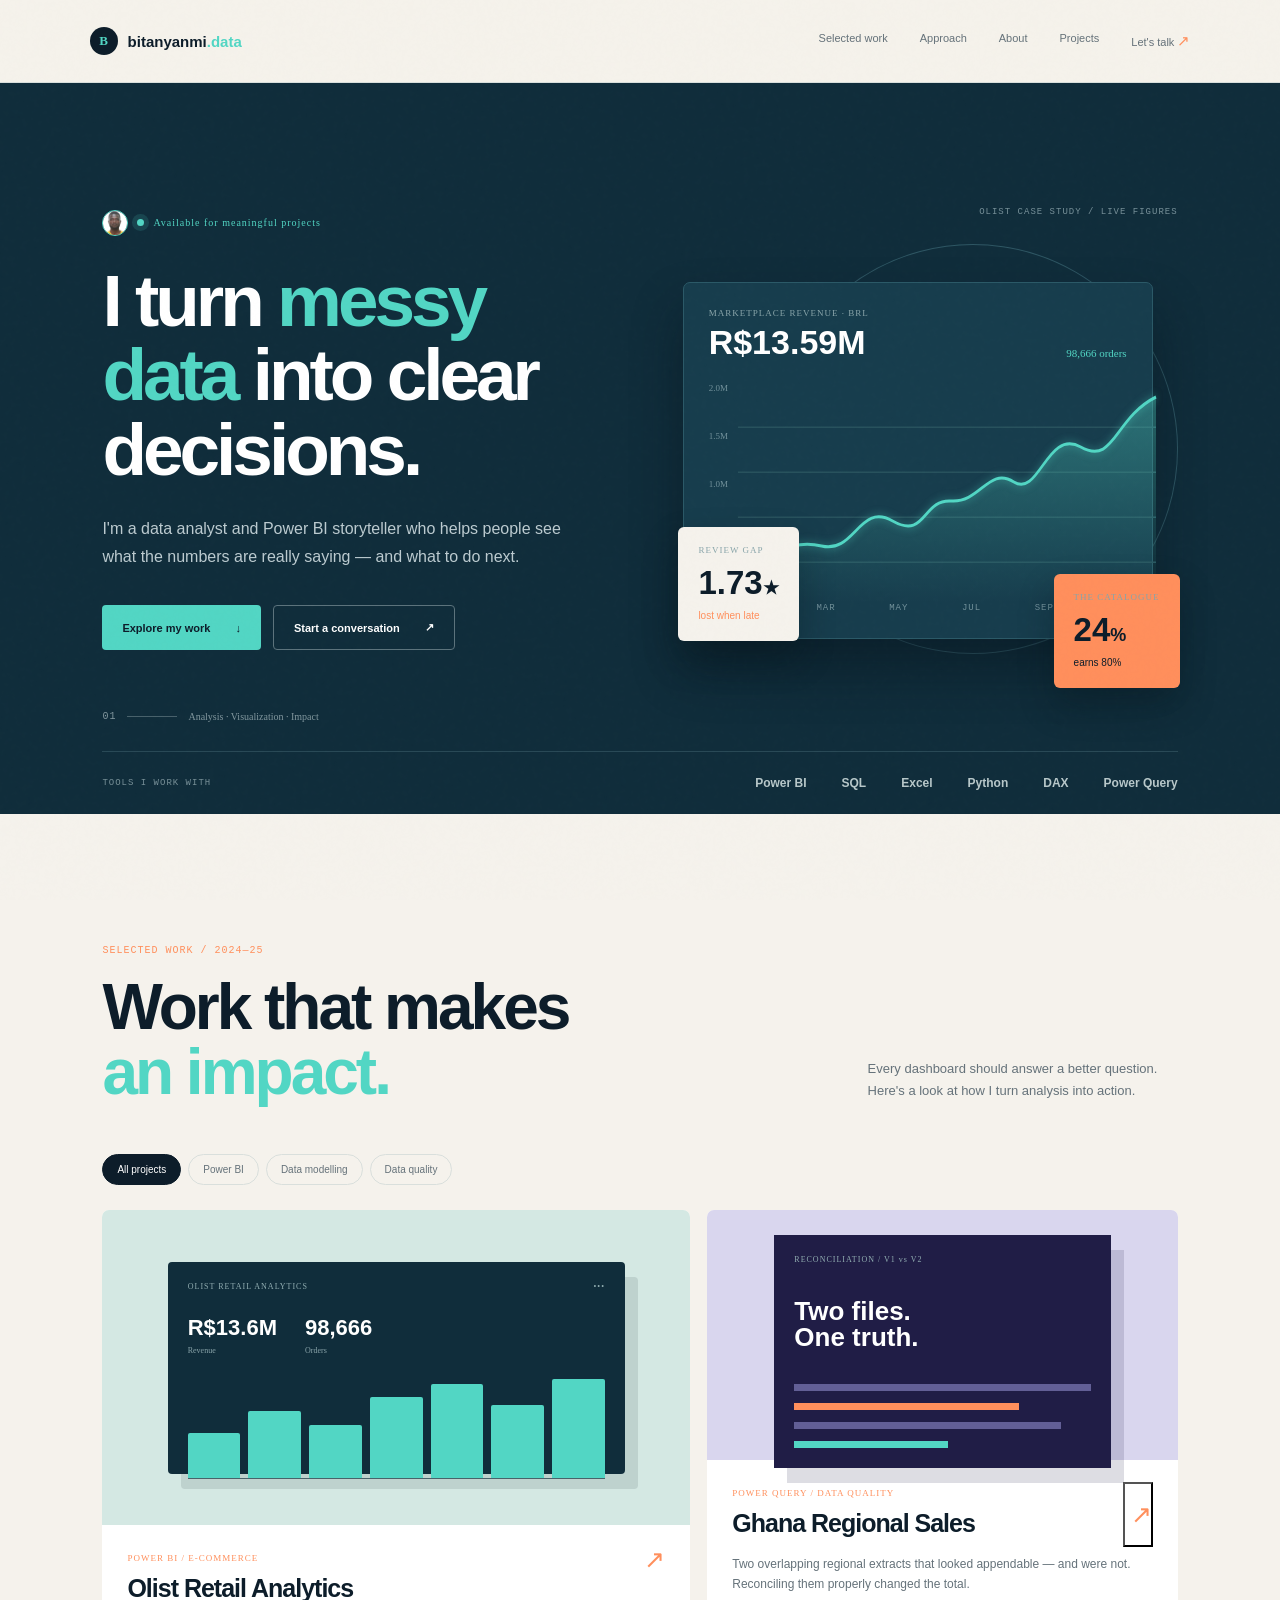
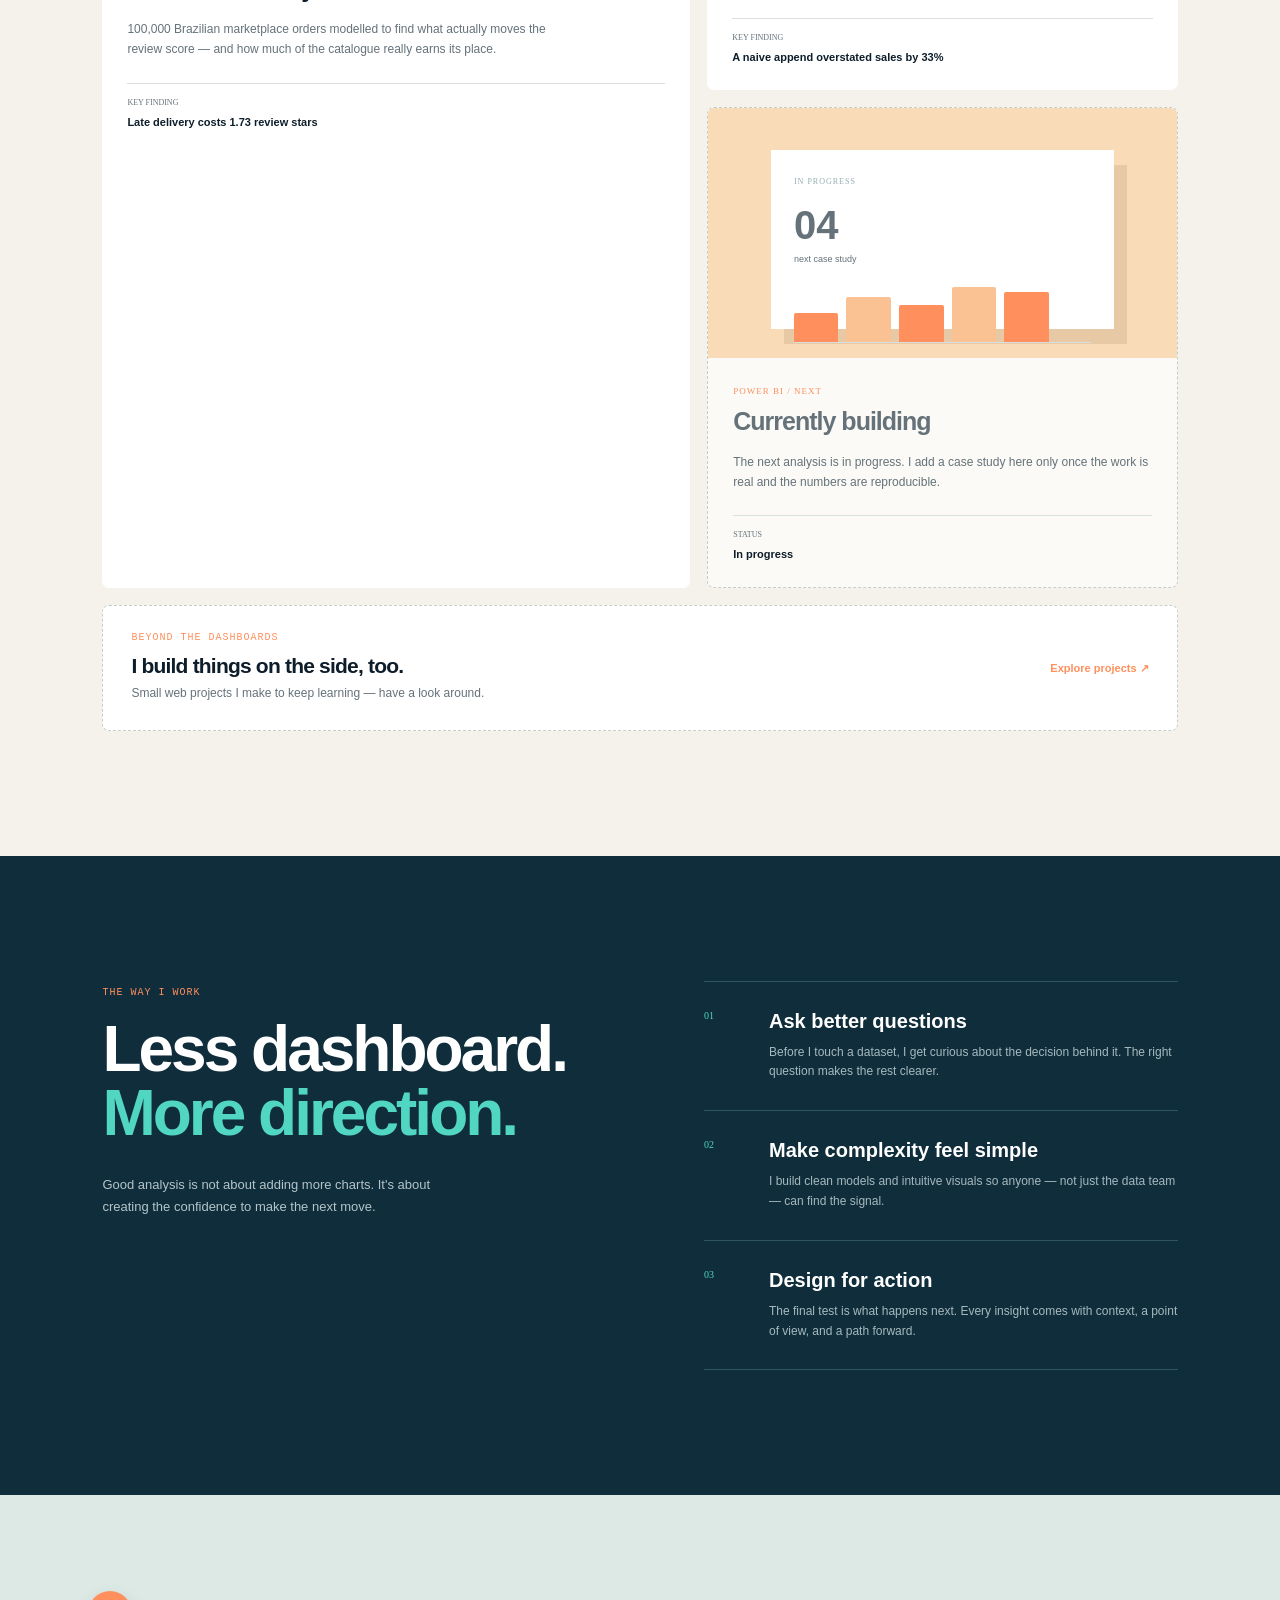
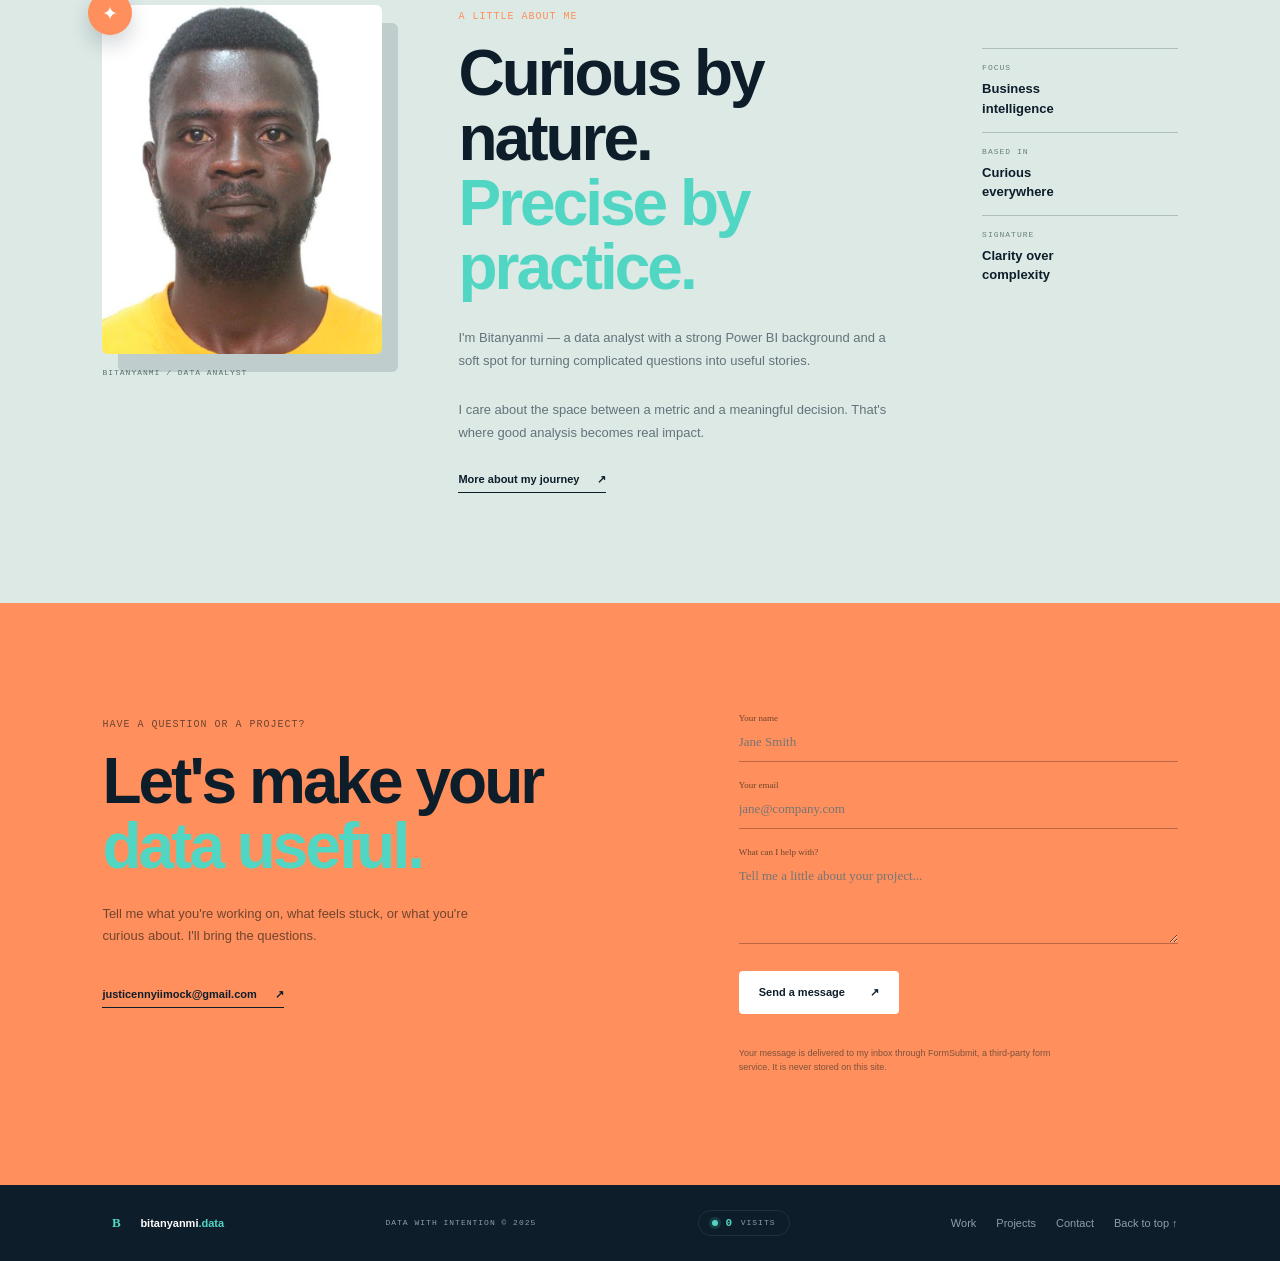
==== commit 98e36d1f: "Add Olist Retail Analytics case study and replace placeholder work Replaces the three fabricated 'Se" ====
--- a/index.html
+++ b/index.html
@@ -34,14 +34,14 @@
           <div class="hero-note"><span class="mono">01</span><span class="line"></span><span>Analysis · Visualization · Impact</span></div>
         </div>
         <div class="hero-visual">
-          <div class="visual-label mono">LIVE / ANALYTICS VIEW</div>
+          <div class="visual-label mono">OLIST CASE STUDY / LIVE FIGURES</div>
           <div class="chart-card">
-            <div class="chart-head"><div><small>REVENUE PERFORMANCE</small><strong>$1.84M</strong></div><span class="positive">↑ 18.6%</span></div>
+            <div class="chart-head"><div><small>MARKETPLACE REVENUE · BRL</small><strong>R$13.59M</strong></div><span class="positive">98,666 orders</span></div>
             <div class="chart-area"><div class="y-labels"><span>2.0M</span><span>1.5M</span><span>1.0M</span><span>0.5M</span><span>0</span></div><svg viewBox="0 0 500 220" preserveAspectRatio="none" aria-label="Revenue trend chart"><defs><linearGradient id="fill" x1="0" x2="0" y1="0" y2="1"><stop offset="0" stop-color="#52d6c4" stop-opacity=".35"/><stop offset="1" stop-color="#52d6c4" stop-opacity="0"/></linearGradient></defs><path class="area" d="M0,190 C45,175 60,155 100,163 S145,119 185,138 S220,116 255,118 S300,83 330,99 S370,45 410,64 S450,35 500,14 V220 H0Z"/><path class="line-chart" d="M0,190 C45,175 60,155 100,163 S145,119 185,138 S220,116 255,118 S300,83 330,99 S370,45 410,64 S450,35 500,14"/></svg></div>
             <div class="chart-months mono"><span>JAN</span><span>MAR</span><span>MAY</span><span>JUL</span><span>SEP</span><span>NOV</span></div>
           </div>
-          <div class="metric-card metric-one"><small>DECISION SPEED</small><strong>2.4<span>x</span></strong><em>faster</em></div>
-          <div class="metric-card metric-two"><small>DATA QUALITY</small><strong>96<span>%</span></strong><em class="teal">trusted</em></div>
+          <div class="metric-card metric-one"><small>REVIEW GAP</small><strong>1.73<span>★</span></strong><em>lost when late</em></div>
+          <div class="metric-card metric-two"><small>THE CATALOGUE</small><strong>24<span>%</span></strong><em class="teal">earns 80%</em></div>
           <div class="visual-orbit"></div>
         </div>
       </div>
@@ -50,11 +50,11 @@
 
     <section class="section work-section" id="work">
       <div class="section-top"><div><span class="eyebrow mono">SELECTED WORK / 2024—25</span><h2>Work that makes<br /><span>an impact.</span></h2></div><p>Every dashboard should answer a better question. Here's a look at how I turn analysis into action.</p></div>
-      <div class="work-filters"><button class="filter active" data-filter="all">All projects</button><button class="filter" data-filter="power-bi">Power BI</button><button class="filter" data-filter="sql">SQL & data</button><button class="filter" data-filter="strategy">Strategy</button></div>
+      <div class="work-filters"><button class="filter active" data-filter="all">All projects</button><button class="filter" data-filter="power-bi">Power BI</button><button class="filter" data-filter="modelling">Data modelling</button><button class="filter" data-filter="quality">Data quality</button></div>
       <div class="project-grid">
-        <article class="project-card featured" data-category="power-bi strategy" data-project="retail"><div class="project-image retail"><div class="mini-dashboard"><div class="mini-title">RETAIL PULSE <span>•••</span></div><div class="mini-kpis"><b>$2.4M<small>Sales</small></b><b>+24%<small>Growth</small></b></div><div class="mini-bars"><i style="height:45%"></i><i style="height:67%"></i><i style="height:53%"></i><i style="height:82%"></i><i style="height:95%"></i><i style="height:74%"></i><i style="height:100%"></i></div></div></div><div class="project-info"><div><span class="project-type">POWER BI / RETAIL</span><h3>Retail Pulse</h3></div><button class="view-project" aria-label="View Retail Pulse project">↗</button><p>One source of truth for a growing retail team — from daily sales to regional opportunity.</p><div class="project-result"><span>RESULT</span><strong>24% lift in regional sales focus</strong></div></div></article>
-        <article class="project-card" data-category="sql strategy" data-project="operations"><div class="project-image operations"><div class="ops-lines"><span>QUERY / 0042</span><b>Operational<br />clarity.</b><i></i><i></i><i></i><i></i></div></div><div class="project-info"><div><span class="project-type">SQL / OPERATIONS</span><h3>Flow State</h3></div><button class="view-project" aria-label="View Flow State project">↗</button><p>Finding the bottlenecks hiding inside a complex service operation.</p><div class="project-result"><span>RESULT</span><strong>18 hours saved per week</strong></div></div></article>
-        <article class="project-card" data-category="power-bi" data-project="people"><div class="project-image people"><div class="people-chart"><span>PEOPLE ANALYTICS</span><b>86.4%</b><small>retention rate</small><div><i style="height:42%"></i><i style="height:65%"></i><i style="height:53%"></i><i style="height:80%"></i><i style="height:72%"></i></div></div></div><div class="project-info"><div><span class="project-type">POWER BI / PEOPLE</span><h3>People Signals</h3></div><button class="view-project" aria-label="View People Signals project">↗</button><p>A human-centered view of retention, growth, and the employee experience.</p><div class="project-result"><span>RESULT</span><strong>Earlier action on retention risk</strong></div></div></article>
+        <article class="project-card featured" data-category="power-bi modelling" data-project="olist"><div class="project-image retail"><div class="mini-dashboard"><div class="mini-title">OLIST RETAIL ANALYTICS <span>•••</span></div><div class="mini-kpis"><b>R$13.6M<small>Revenue</small></b><b>98,666<small>Orders</small></b></div><div class="mini-bars"><i style="height:45%"></i><i style="height:67%"></i><i style="height:53%"></i><i style="height:82%"></i><i style="height:95%"></i><i style="height:74%"></i><i style="height:100%"></i></div></div></div><div class="project-info"><div><span class="project-type">POWER BI / E-COMMERCE</span><h3>Olist Retail Analytics</h3></div><a class="view-project" href="case-studies/olist-retail-analytics.html" aria-label="Read the Olist Retail Analytics case study">↗</a><p>100,000 Brazilian marketplace orders modelled to find what actually moves the review score — and how much of the catalogue really earns its place.</p><div class="project-result"><span>KEY FINDING</span><strong>Late delivery costs 1.73 review stars</strong></div></div></article>
+        <article class="project-card" data-category="power-bi quality" data-project="ghana"><div class="project-image operations"><div class="ops-lines"><span>RECONCILIATION / V1 vs V2</span><b>Two files.<br />One truth.</b><i></i><i></i><i></i><i></i></div></div><div class="project-info"><div><span class="project-type">POWER QUERY / DATA QUALITY</span><h3>Ghana Regional Sales</h3></div><button class="view-project" aria-label="View Ghana Regional Sales project">↗</button><p>Two overlapping regional extracts that looked appendable — and were not. Reconciling them properly changed the total.</p><div class="project-result"><span>KEY FINDING</span><strong>A naive append overstated sales by 33%</strong></div></div></article>
+        <article class="project-card" data-category="power-bi modelling quality" data-project="next"><div class="project-image people"><div class="people-chart"><span>IN PROGRESS</span><b>04</b><small>next case study</small><div><i style="height:42%"></i><i style="height:65%"></i><i style="height:53%"></i><i style="height:80%"></i><i style="height:72%"></i></div></div></div><div class="project-info"><div><span class="project-type">POWER BI / NEXT</span><h3>Currently building</h3></div><p>The next analysis is in progress. I add a case study here only once the work is real and the numbers are reproducible.</p><div class="project-result"><span>STATUS</span><strong>In progress</strong></div></div></article>
       </div>
       <a class="explore-more" href="projects.html"><span><span class="eyebrow mono">BEYOND THE DASHBOARDS</span><strong>I build things on the side, too.</strong><small>Small web projects I make to keep learning — have a look around.</small></span><em>Explore projects ↗</em></a>
     </section>
--- a/style.css
+++ b/style.css
@@ -1 +1,12 @@
 :root{--ink:#0d1d2a;--navy:#102d3b;--teal:#52d6c4;--cream:#f5f2ec;--orange:#ff8f5c;--line:#d9dfdc;--muted:#65727a;--white:#fff}*{box-sizing:border-box}html{scroll-behavior:smooth}body{margin:0;background:var(--cream);color:var(--ink);font-family:Manrope,sans-serif}.noise{position:fixed;inset:0;pointer-events:none;opacity:.035;z-index:10;background-image:url("data:image/svg+xml,%3Csvg viewBox='0 0 180 180' xmlns='http://www.w3.org/2000/svg'%3E%3Cfilter id='n'%3E%3CfeTurbulence type='fractalNoise' baseFrequency='.85' numOctaves='3' stitchTiles='stitch'/%3E%3C/filter%3E%3Crect width='100%25' height='100%25' filter='url(%23n)' opacity='.35'/%3E%3C/svg%3E")}.mono{font-family:"DM Mono",monospace;letter-spacing:1px}.accent,.highlight,.section-top h2 span,.approach-intro h2 span,.about-copy h2 span,.contact-copy h2 span{color:var(--teal)}.site-header{height:83px;padding:0 7vw;display:flex;justify-content:space-between;align-items:center;background:rgba(245,242,236,.9);border-bottom:1px solid var(--line);position:relative;z-index:5}.logo{display:flex;align-items:center;gap:10px;text-decoration:none;color:var(--ink);font-size:15px;font-weight:800}.logo-mark{height:28px;width:28px;border-radius:50%;display:grid;place-items:center;background:var(--ink);color:var(--teal);font-family:"DM Mono";font-size:13px}.desktop-nav{display:flex;gap:32px}.desktop-nav a,.site-footer a{font-size:11px;color:var(--muted);text-decoration:none}.desktop-nav a:hover,.site-footer a:hover{color:var(--ink)}.desktop-nav span{color:var(--orange);font-size:15px}.menu-toggle{display:none;background:transparent;font-size:22px}.hero{background:var(--navy);color:#fff;padding:98px 8vw 0;overflow:hidden}.hero-grid{min-height:570px;display:grid;grid-template-columns:1fr 1fr;gap:6vw;align-items:center}.status{font:10px "DM Mono";letter-spacing:1px;color:var(--teal);display:flex;gap:9px;align-items:center}.status span{width:7px;height:7px;background:var(--teal);border-radius:50%;box-shadow:0 0 0 5px rgba(82,214,196,.14)}h1,h2,h3,p{margin-top:0}.hero h1{font-size:clamp(46px,5.7vw,80px);line-height:1.02;letter-spacing:-4px;max-width:720px;margin:28px 0}.hero-lead{max-width:485px;font-size:16px;line-height:1.75;color:#bccbd0}.hero-actions{display:flex;gap:12px;margin:34px 0 61px}.button{display:inline-flex;justify-content:center;align-items:center;gap:25px;border:0;border-radius:4px;padding:15px 20px;font-size:11px;font-weight:800;text-decoration:none;transition:.2s transform,.2s box-shadow}.button:hover{transform:translateY(-2px);box-shadow:0 10px 20px #07141c55}.button-primary{background:var(--teal);color:var(--ink)}.button-ghost{border:1px solid #5c737c;color:#fff}.button-light{background:#fff;color:var(--ink)}.hero-note{display:flex;align-items:center;gap:11px;color:#81979e;font:10px "DM Mono"}.hero-note .line{height:1px;width:50px;background:#48616b}.hero-visual{height:480px;position:relative}.visual-label{position:absolute;top:-19px;right:0;color:#779099;font-size:9px}.chart-card{position:absolute;top:56px;right:5%;width:min(470px,100%);background:#173d4d;border:1px solid #2b5967;border-radius:7px;padding:25px;box-shadow:0 30px 50px #07141c77;z-index:2}.chart-head{display:flex;justify-content:space-between;align-items:end}.chart-head small,.metric-card small{display:block;font:9px "DM Mono";color:#89a5aa;letter-spacing:1px}.chart-head strong{display:block;font-size:34px;line-height:1;margin-top:7px}.positive{color:var(--teal);font:11px "DM Mono"}.chart-area{display:flex;height:220px;margin-top:24px}.y-labels{display:flex;flex-direction:column;justify-content:space-between;padding:0 10px 19px 0;color:#71909a;font:9px "DM Mono"}.chart-area svg{width:100%;height:100%;overflow:visible;background:repeating-linear-gradient(to bottom,transparent 0 43px,#28525d 44px 45px)}.line-chart{fill:none;stroke:var(--teal);stroke-width:3;filter:drop-shadow(0 0 4px #52d6c488)}.area{fill:url(#fill)}.chart-months{display:flex;justify-content:space-between;margin-left:35px;color:#71909a;font-size:9px}.metric-card{position:absolute;background:#f5f2ec;color:var(--ink);padding:18px 20px;border-radius:6px;z-index:3;box-shadow:0 17px 35px #07141c55}.metric-one{left:0;bottom:65px}.metric-two{right:-2px;bottom:18px;background:var(--orange)}.metric-card strong{display:block;font-size:33px;line-height:1.1;margin:10px 0 4px}.metric-card strong span{font-size:18px}.metric-card em{font-size:10px;color:var(--orange);font-style:normal}.metric-card em.teal{color:var(--ink)}.visual-orbit{position:absolute;width:410px;height:410px;border:1px solid #2e5663;border-radius:50%;right:0;top:18px;transform:rotate(30deg)}.client-strip{border-top:1px solid #294956;padding:24px 0;display:flex;gap:35px;align-items:center;color:#789098}.client-strip span{font-size:9px;margin-right:auto}.client-strip strong{font-size:12px;color:#b8c8ca}.section{padding:125px 8vw}.work-section{background:var(--cream)}.section-top{display:flex;justify-content:space-between;align-items:end;margin-bottom:50px}.eyebrow{font-size:10px;letter-spacing:1px;color:var(--orange)}.section-top h2,.approach-intro h2,.about-copy h2,.contact-copy h2{font-size:clamp(40px,5vw,65px);letter-spacing:-3px;line-height:1.01;margin:18px 0 0}.section-top>p{width:310px;color:var(--muted);font-size:13px;line-height:1.7;margin:0 0 2px}.work-filters{display:flex;gap:7px;margin-bottom:25px}.filter{background:transparent;border:1px solid var(--line);border-radius:20px;color:var(--muted);font-size:10px;padding:9px 14px}.filter.active,.filter:hover{background:var(--ink);border-color:var(--ink);color:#fff}.project-grid{display:grid;grid-template-columns:1.25fr 1fr;gap:17px}.project-card{background:#fff;border-radius:7px;overflow:hidden;position:relative;transition:.25s}.project-card:hover{transform:translateY(-4px);box-shadow:0 17px 35px #0d1d2a13}.project-card.featured{grid-row:span 2}.project-image{height:250px;padding:25px;display:grid;place-items:center}.featured .project-image{height:315px}.retail{background:#d4e8e3}.operations{background:#d9d6ee}.people{background:#f9dbb8}.mini-dashboard{width:85%;height:80%;background:#102d3b;border-radius:4px;padding:20px;color:#fff;box-shadow:13px 15px 0 rgba(13,29,42,.11)}.mini-title,.people-chart span,.ops-lines span{font:8px "DM Mono";letter-spacing:1px;color:#91adb1}.mini-title span{float:right}.mini-kpis{display:flex;gap:28px;margin:24px 0}.mini-kpis b{font-size:22px}.mini-kpis small{display:block;font:8px "DM Mono";color:#8aa4aa;margin-top:5px}.mini-bars{display:flex;align-items:end;height:100px;gap:8px;border-bottom:1px solid #48636a}.mini-bars i{width:13%;background:var(--teal);border-radius:2px 2px 0 0}.ops-lines{width:80%;height:100%;padding:20px;background:#201d46;color:#fff;display:flex;flex-direction:column;gap:12px;box-shadow:13px 15px 0 rgba(32,29,70,.15)}.ops-lines b{font-size:26px;line-height:1;margin:22px 0}.ops-lines i{height:7px;background:#625f96;width:100%}.ops-lines i:nth-of-type(2){width:76%;background:var(--orange)}.ops-lines i:nth-of-type(3){width:90%}.ops-lines i:nth-of-type(4){width:52%;background:var(--teal)}.people-chart{background:#fff;width:82%;height:84%;padding:20px 23px;box-shadow:13px 15px 0 rgba(80,45,18,.1);color:var(--ink)}.people-chart b{display:block;font-size:40px;margin-top:15px}.people-chart small{font-size:9px;color:var(--muted)}.people-chart div{display:flex;align-items:end;height:70px;gap:8px;border-bottom:1px solid var(--line);margin-top:7px}.people-chart i{background:var(--orange);width:15%;border-radius:2px 2px 0 0}.people-chart i:nth-child(even){background:#fac293}.project-info{padding:22px 25px 25px;display:grid;grid-template-columns:1fr 30px;position:relative}.project-type{font:9px "DM Mono";color:var(--orange);letter-spacing:1px}.project-info h3{font-size:25px;letter-spacing:-1px;margin:9px 0}.project-info p{grid-column:1/-1;color:var(--muted);font-size:12px;line-height:1.65;max-width:430px;margin:8px 0 23px}.view-project{background:transparent;color:var(--orange);font-size:25px}.project-result{grid-column:1/-1;border-top:1px solid var(--line);padding-top:14px}.project-result span{display:block;font:8px "DM Mono";color:var(--muted);margin-bottom:5px}.project-result strong{font-size:11px}.explore-more{display:flex;justify-content:space-between;align-items:center;gap:24px;margin-top:17px;padding:26px 28px;background:#fff;border:1px dashed #c3cdc9;border-radius:7px;text-decoration:none;color:var(--ink);transition:.22s}.explore-more:hover{border-style:solid;border-color:var(--ink);transform:translateY(-3px);box-shadow:0 14px 30px #0d1d2a10}.explore-more .eyebrow{display:block}.explore-more strong{display:block;font-size:21px;letter-spacing:-.8px;margin:11px 0 6px}.explore-more small{display:block;color:var(--muted);font-size:12px;line-height:1.6}.explore-more em{flex-shrink:0;font-style:normal;font-size:11px;font-weight:800;color:var(--orange)}.approach-section{background:var(--navy);color:#fff;display:grid;grid-template-columns:1fr 1fr;gap:10vw}.approach-intro p{color:#b4c5c9;max-width:350px;line-height:1.7;font-size:13px;margin-top:28px}.approach-steps{border-top:1px solid #315462}.approach-step{display:grid;grid-template-columns:65px 1fr;padding:28px 0;border-bottom:1px solid #315462}.step-count{font:10px "DM Mono";color:var(--teal)}.approach-step h3{font-size:20px;margin:0 0 10px}.approach-step p{color:#a6b9be;font-size:12px;line-height:1.65;margin:0}.about-section{padding:110px 8vw;display:grid;grid-template-columns:1fr 1.6fr .7fr;gap:6vw;background:#dce9e5}.about-portrait{position:relative;align-self:start}.about-portrait img{width:100%;max-width:290px;aspect-ratio:4/5;object-fit:cover;object-position:center top;border-radius:6px;display:block;filter:saturate(1.02);box-shadow:16px 18px 0 rgba(16,45,59,.14)}.portrait-badge{position:absolute;top:-14px;left:-14px;height:44px;width:44px;display:grid;place-items:center;border-radius:50%;background:var(--orange);color:#fff;font-size:19px;box-shadow:0 10px 20px rgba(13,29,42,.18)}.portrait-caption{display:block;margin-top:14px;font-size:8px;color:#5d746e}.status-avatar{height:26px;width:26px;border-radius:50%;object-fit:cover;object-position:center top;border:1px solid var(--teal)}.about-mark{font:800 160px/1 Manrope;color:var(--navy);letter-spacing:-14px}.about-mark span{font-size:36px;color:var(--orange);vertical-align:top;letter-spacing:0}.about-copy p{max-width:470px;color:var(--muted);font-size:13px;line-height:1.75;margin:27px 0 0}.inline-link,.email-link{display:inline-flex;gap:18px;color:var(--ink);text-decoration:none;border-bottom:1px solid var(--ink);padding-bottom:6px;font-size:11px;font-weight:800;margin-top:28px}.about-facts{padding-top:43px}.about-facts div{border-top:1px solid #aebfba;padding:14px 0}.about-facts span{display:block;font-size:8px;color:#69817b;margin-bottom:7px}.about-facts strong{font-size:13px;line-height:1.4}.contact-section{padding:110px 8vw;background:var(--orange);display:grid;grid-template-columns:1.1fr 1fr;gap:12vw}.contact-copy p{max-width:390px;color:#70452f;font-size:13px;line-height:1.7;margin-top:25px}.contact-copy .eyebrow{color:#70452f}.email-link{color:var(--ink);border-color:var(--ink)}.contact-form{display:grid;gap:18px}.contact-form label{font:9px "DM Mono";color:#70452f}.contact-form input,.contact-form textarea{display:block;width:100%;border:0;border-bottom:1px solid #bd6745;background:transparent;outline:0;padding:11px 0;font:13px Manrope;color:var(--ink);resize:vertical}.contact-form input:focus,.contact-form textarea:focus{border-color:var(--ink)}.contact-form .button{justify-self:start;margin-top:9px}.form-privacy{font-size:9px;line-height:1.6;color:#7d523c;margin:-4px 0 0;max-width:330px}.form-message{font-size:11px;color:#70452f;margin:0}.form-message.sending{opacity:.75}.form-message.success{color:#123c2e;font-weight:700}.form-message.error{color:#7a1f10;font-weight:700}.form-message a{color:inherit;margin-left:4px}.honeypot{position:absolute!important;left:-9999px;width:1px;height:1px;opacity:0;pointer-events:none}.contact-form button[type=submit]:disabled{opacity:.6;cursor:progress;transform:none;box-shadow:none}.visit-counter{display:inline-flex;align-items:center;gap:8px;font-size:9px;color:#8ba1a6;border:1px solid #22323b;border-radius:20px;padding:6px 13px}.visit-counter strong{color:var(--teal);font-size:11px;letter-spacing:.5px}.visit-dot{width:6px;height:6px;border-radius:50%;background:var(--teal);box-shadow:0 0 0 3px rgba(82,214,196,.16);animation:visitPulse 2.4s ease-in-out infinite}@keyframes visitPulse{0%,100%{opacity:1}50%{opacity:.35}}@media(prefers-reduced-motion:reduce){.visit-dot{animation:none}}.site-footer{padding:24px 8vw;display:flex;justify-content:space-between;align-items:center;background:var(--ink);color:#8ba1a6}.site-footer .logo{color:#fff}.site-footer .mono{font-size:8px}.site-footer div{display:flex;gap:20px}.site-footer a{color:#8ba1a6}.modal-backdrop{position:fixed;inset:0;z-index:20;display:grid;place-items:center;background:#0d1d2acc;backdrop-filter:blur(6px);padding:20px}.hidden{display:none}.modal{max-width:560px;width:100%;background:var(--cream);padding:38px;border-radius:7px;position:relative}.modal-close{position:absolute;right:18px;top:14px;border:0;background:transparent;font-size:26px;color:var(--muted)}.modal .eyebrow{font:9px "DM Mono";color:var(--orange)}.modal h2{font-size:38px;letter-spacing:-2px;margin:13px 0}.modal p{color:var(--muted);font-size:13px;line-height:1.7}.modal-grid{display:grid;grid-template-columns:1fr 1fr;gap:12px;margin:24px 0}.modal-box{background:#fff;padding:15px}.modal-box small{display:block;color:var(--muted);font:9px "DM Mono";margin-bottom:7px}.modal-box strong{font-size:13px}.modal .button{margin-top:10px}@media(max-width:850px){.desktop-nav{display:none}.desktop-nav.mobile-open{display:flex;position:absolute;top:83px;left:0;right:0;padding:22px 7vw;background:var(--cream);border-bottom:1px solid var(--line);flex-direction:column;gap:20px}.menu-toggle{display:block}.hero{padding:70px 7vw 0}.hero-grid,.approach-section,.contact-section{grid-template-columns:1fr}.hero-visual{margin-top:30px}.client-strip{gap:14px;flex-wrap:wrap}.client-strip span{width:100%}.section,.about-section,.contact-section{padding:80px 7vw}.section-top{display:block}.section-top>p{width:auto;margin-top:22px}.project-grid{grid-template-columns:1fr}.explore-more{display:block}.explore-more em{display:block;margin-top:18px}.project-card.featured{grid-row:auto}.about-section{grid-template-columns:1fr}.about-portrait img{max-width:230px}.about-facts{padding:0;display:grid;grid-template-columns:repeat(3,1fr);gap:12px}.contact-section{gap:50px}.site-footer{padding:25px 7vw;gap:18px;flex-wrap:wrap}.site-footer .mono{order:3;width:100%}}@media(max-width:520px){.hero h1{letter-spacing:-2px}.hero-actions{flex-direction:column;align-items:stretch;margin-bottom:40px}.hero-visual{height:390px}.chart-card{right:0;padding:15px}.metric-card{transform:scale(.83);transform-origin:bottom left}.metric-two{transform-origin:bottom right}.section-top h2,.approach-intro h2,.about-copy h2,.contact-copy h2{letter-spacing:-2px}.project-image,.featured .project-image{height:240px}.about-facts{grid-template-columns:1fr}.modal{padding:28px 22px}.modal-grid{grid-template-columns:1fr}}
+
+/* --- Selected work: case-study links, modal actions, in-progress card --- */
+a.view-project{display:inline-block;line-height:1;text-decoration:none;justify-self:end}
+a.view-project:hover{color:var(--ink)}
+.modal-actions{display:flex;flex-wrap:wrap;gap:10px;margin-top:22px}
+.modal-actions .button{margin-top:0}
+.modal .button-ghost{border-color:var(--ink);color:var(--ink)}
+.project-card[data-project=next]{background:#fbfaf6;border:1px dashed #c3cdc9;box-shadow:none}
+.project-card[data-project=next]:hover{transform:none;box-shadow:none}
+.project-card[data-project=next] .project-info{grid-template-columns:1fr}
+.project-card[data-project=next] .project-info h3,.project-card[data-project=next] .people-chart b{color:var(--muted)}
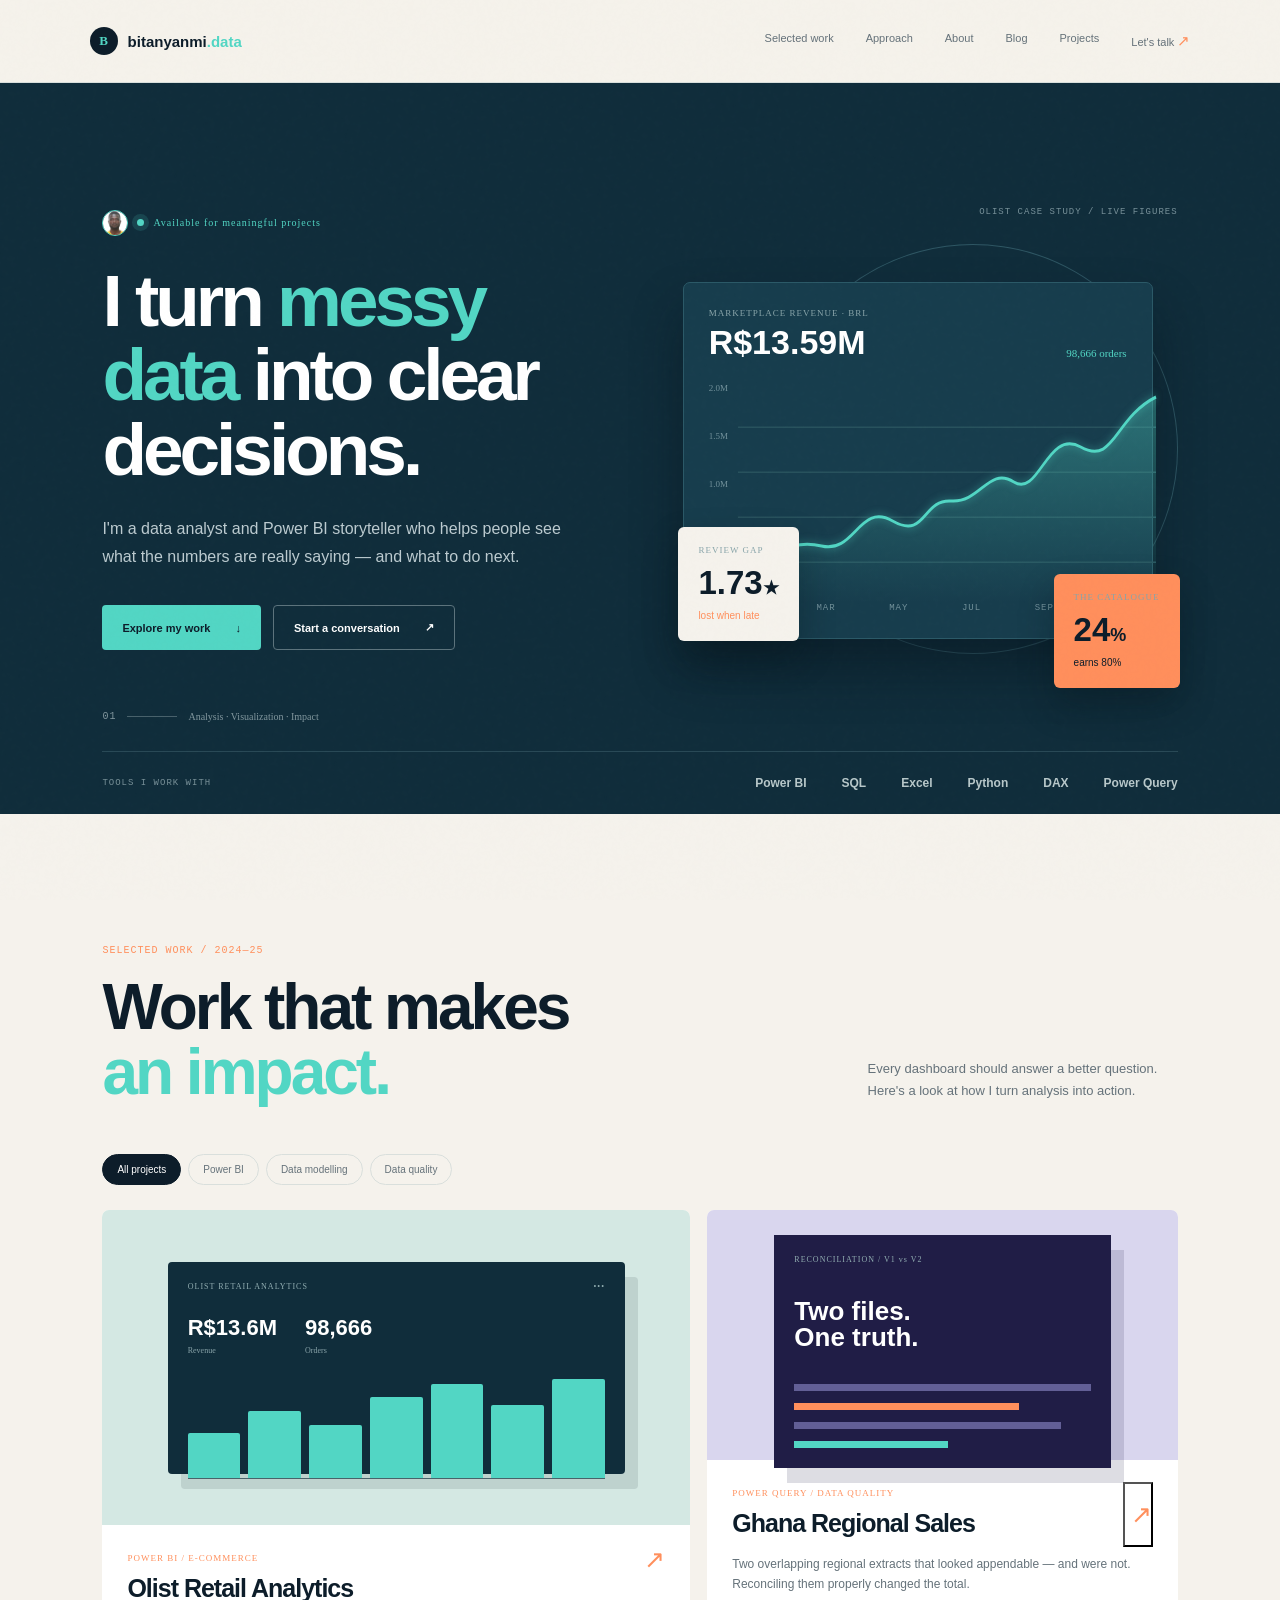
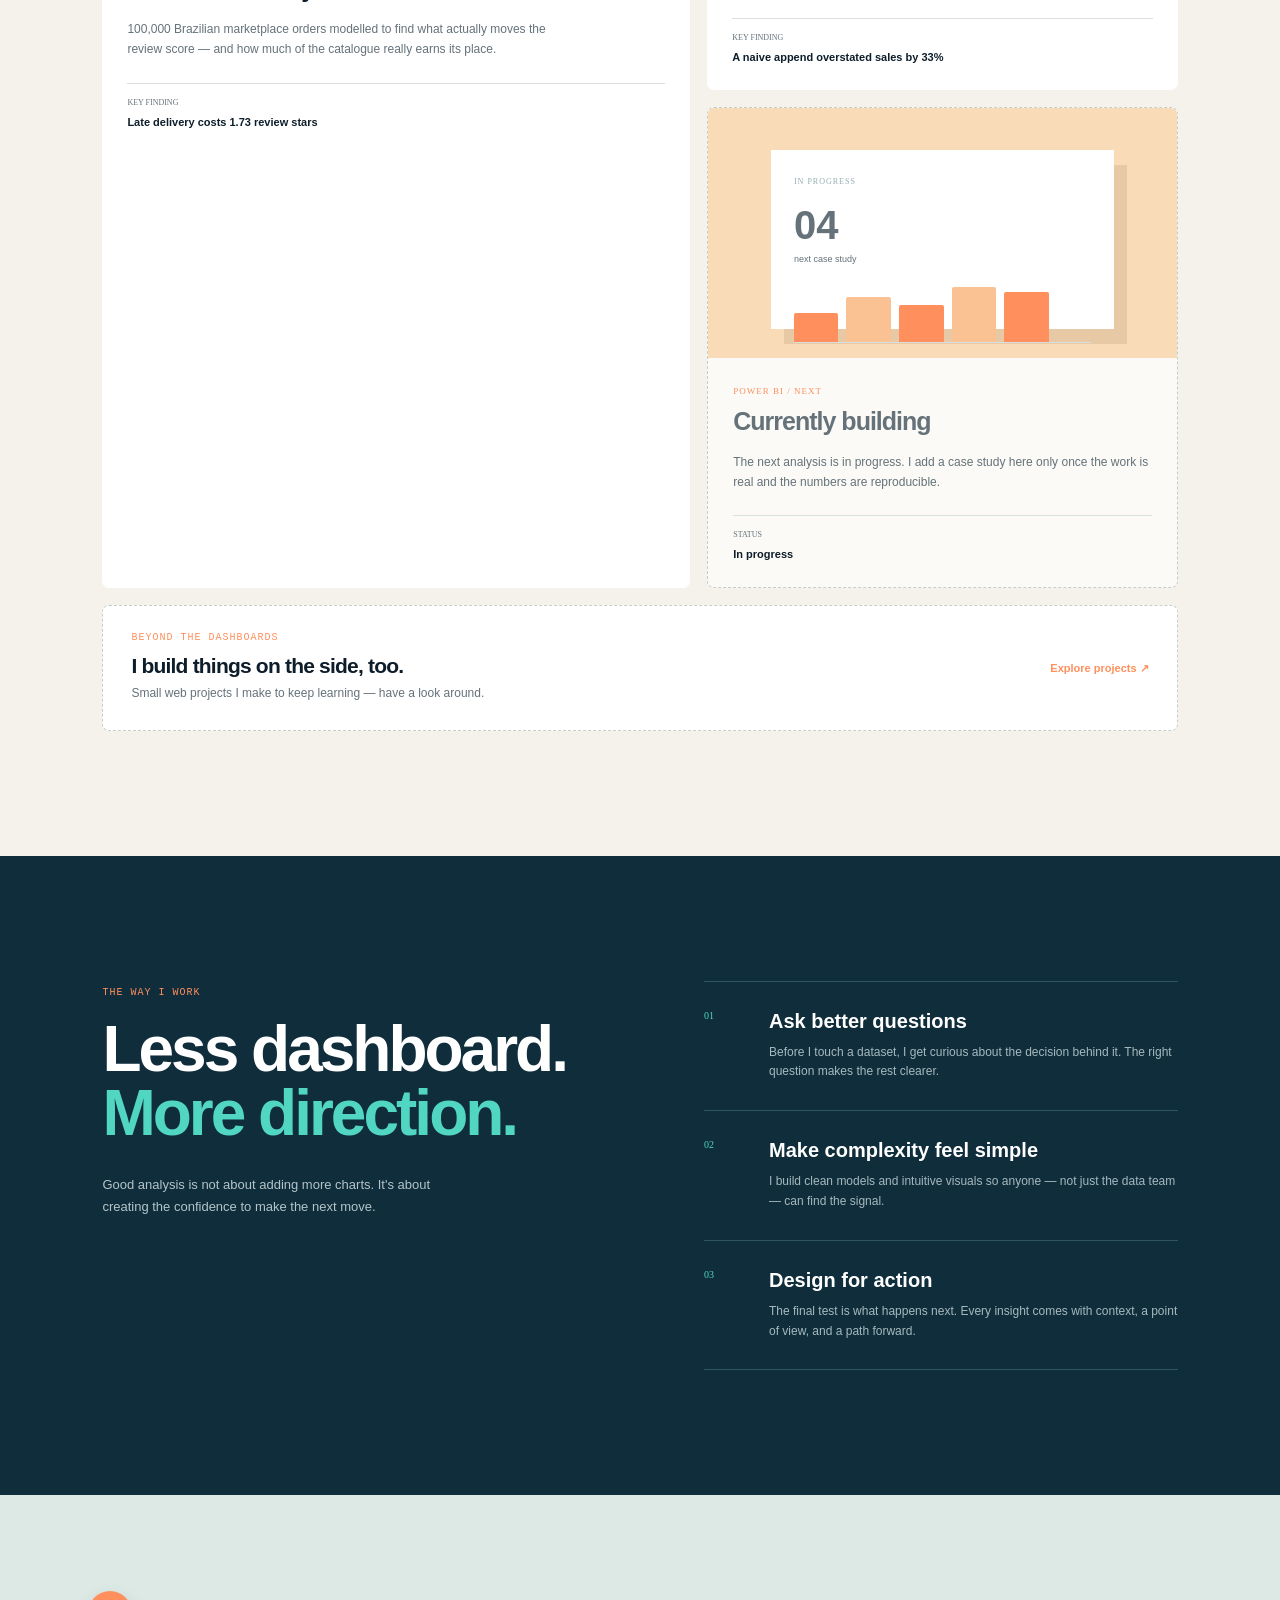
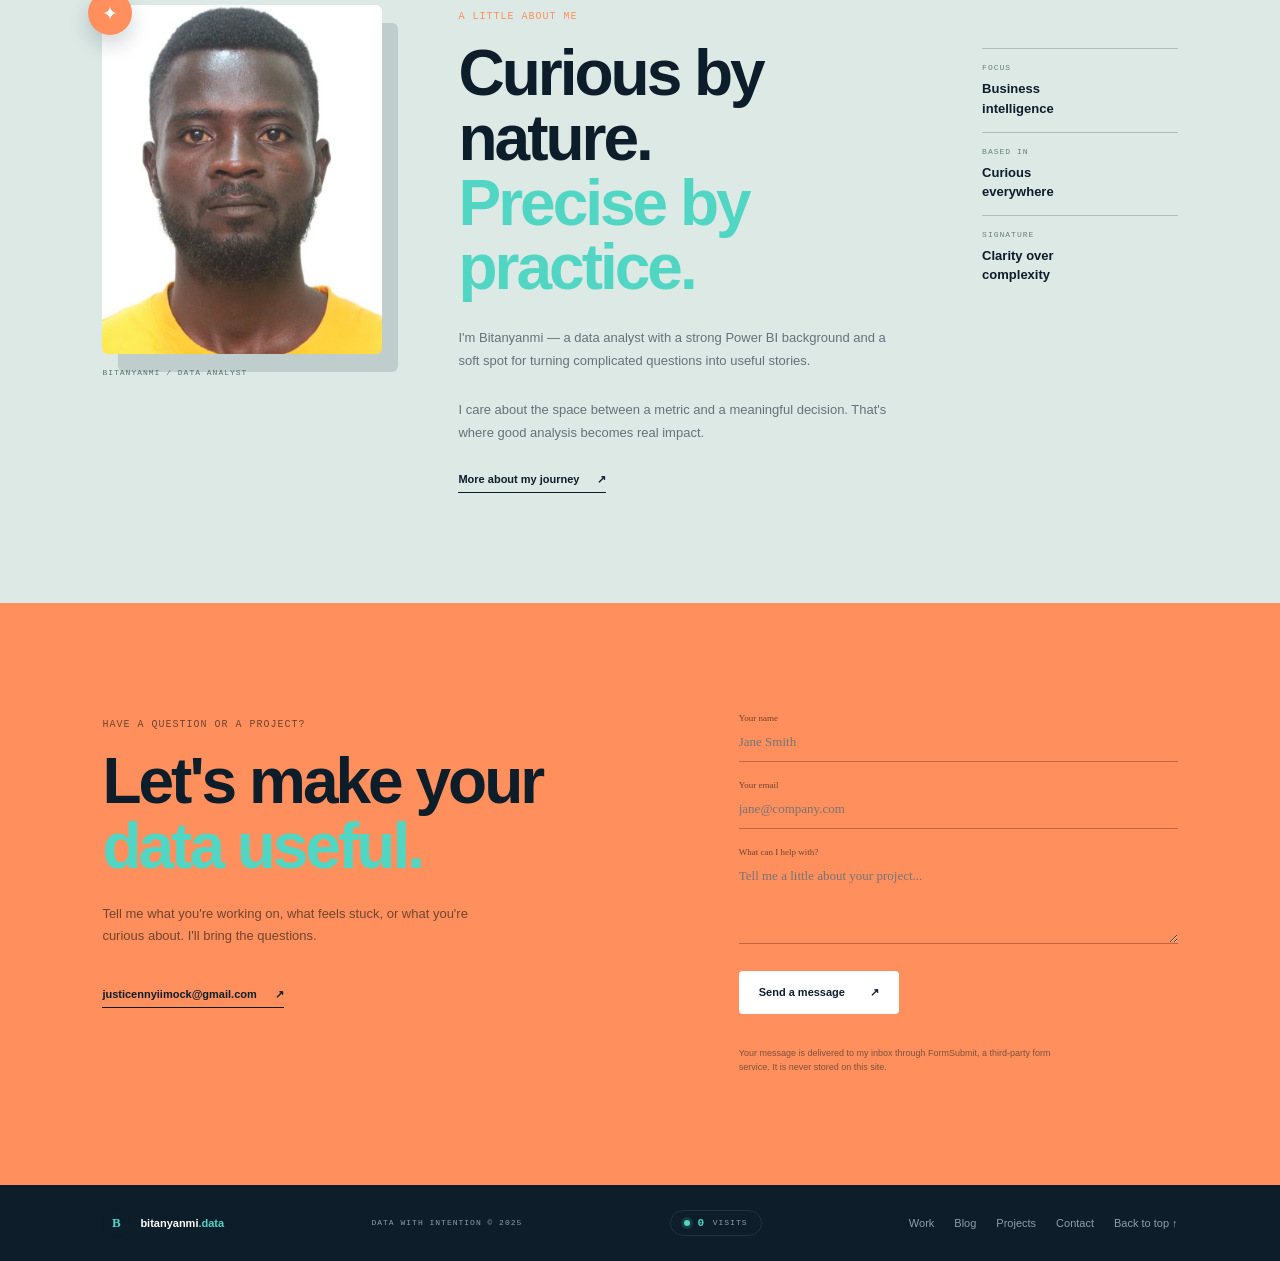
==== commit c5a5c611: "Add notes/blog, Ghana case study, snippets library and contribution log Co-authored-by: Bitanyanmi-M" ====
--- a/index.html
+++ b/index.html
@@ -18,7 +18,7 @@
   <header class="site-header">
     <a class="logo" href="#top" aria-label="Go home"><span class="logo-mark">B</span><span>bitanyanmi<span class="accent">.data</span></span></a>
     <nav class="desktop-nav" aria-label="Main navigation">
-      <a href="#work">Selected work</a><a href="#approach">Approach</a><a href="#about">About</a><a href="projects.html">Projects</a><a href="#contact">Let's talk <span>↗</span></a>
+      <a href="#work">Selected work</a><a href="#approach">Approach</a><a href="#about">About</a><a href="blog/">Blog</a><a href="projects.html">Projects</a><a href="#contact">Let's talk <span>↗</span></a>
     </nav>
     <button class="menu-toggle" aria-label="Toggle menu">☰</button>
   </header>
@@ -68,7 +68,7 @@
 
     <section class="contact-section" id="contact"><div class="contact-copy"><span class="eyebrow mono">HAVE A QUESTION OR A PROJECT?</span><h2>Let's make your<br /><span>data useful.</span></h2><p>Tell me what you're working on, what feels stuck, or what you're curious about. I'll bring the questions.</p><a class="email-link" href="mailto:justicennyiimock@gmail.com">justicennyiimock@gmail.com <span>↗</span></a></div><form id="contactForm" class="contact-form" action="https://formsubmit.co/ajax/justicennyiimock@gmail.com" method="POST"><label>Your name<input required type="text" name="name" placeholder="Jane Smith" /></label><label>Your email<input required type="email" name="email" placeholder="jane@company.com" /></label><label>What can I help with?<textarea required rows="4" name="message" placeholder="Tell me a little about your project..."></textarea></label><input type="hidden" name="_subject" value="New message from your portfolio site" /><input type="hidden" name="_template" value="table" /><input type="hidden" name="_captcha" value="true" /><input type="text" name="_honey" class="honeypot" tabindex="-1" autocomplete="off" aria-hidden="true" /><button class="button button-light" type="submit">Send a message <span>↗</span></button><p id="formMessage" class="form-message" aria-live="polite"></p><p class="form-privacy">Your message is delivered to my inbox through FormSubmit, a third-party form service. It is never stored on this site.</p></form></section>
   </main>
-  <footer class="site-footer"><a class="logo" href="#top"><span class="logo-mark">B</span><span>bitanyanmi<span class="accent">.data</span></span></a><span class="mono">DATA WITH INTENTION © 2025</span><span class="visit-counter mono" id="visitCounter" hidden title="Total visits to this site"><span class="visit-dot"></span><strong id="visitCount">0</strong> VISITS</span><div><a href="#work">Work</a><a href="projects.html">Projects</a><a href="#contact">Contact</a><a href="#top">Back to top ↑</a></div></footer>
+  <footer class="site-footer"><a class="logo" href="#top"><span class="logo-mark">B</span><span>bitanyanmi<span class="accent">.data</span></span></a><span class="mono">DATA WITH INTENTION © 2025</span><span class="visit-counter mono" id="visitCounter" hidden title="Total visits to this site"><span class="visit-dot"></span><strong id="visitCount">0</strong> VISITS</span><div><a href="#work">Work</a><a href="blog/">Blog</a><a href="projects.html">Projects</a><a href="#contact">Contact</a><a href="#top">Back to top ↑</a></div></footer>
 
   <div id="projectModal" class="modal-backdrop hidden"><div class="modal"><button class="modal-close" aria-label="Close project details">×</button><div id="projectModalContent"></div></div></div>
   <script src="app.js"></script>
